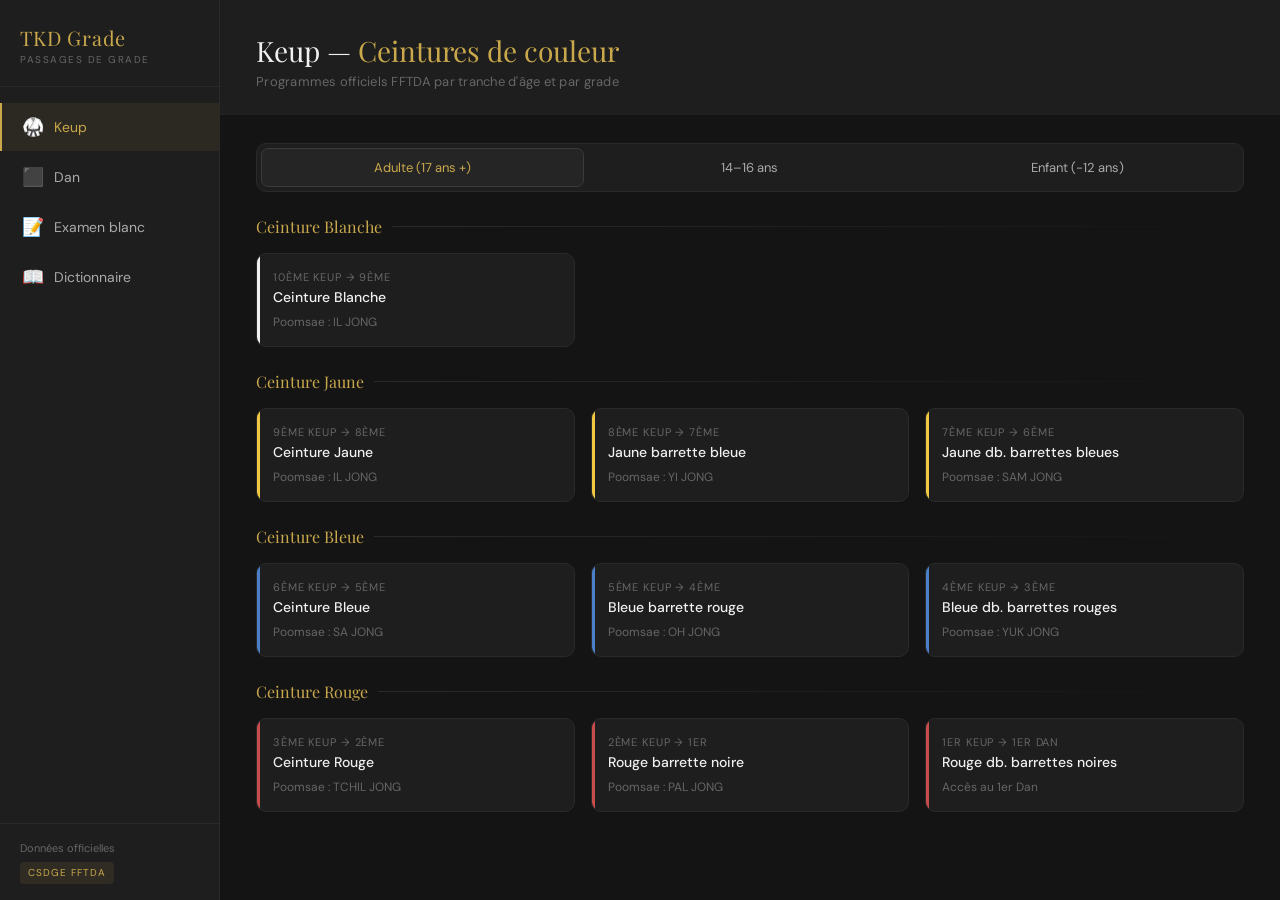
==== a9F3kLm8QxZ7pT2vR6nWc4YhB5dE1uJ0/index.html @ 9b68f296 "Add files via upload" ====
<!DOCTYPE html>
<html lang="fr">
<head>
<meta charset="UTF-8">
<meta name="viewport" content="width=device-width, initial-scale=1.0">
<title>TKD Grade — Application de préparation aux passages de grade</title>
<link href="https://fonts.googleapis.com/css2?family=Playfair+Display:wght@600;700&family=DM+Sans:wght@300;400;500;600&display=swap" rel="stylesheet">
<style>
  :root {
    --bg: #141414;
    --bg2: #1e1e1e;
    --bg3: #252525;
    --bg4: #2c2c2c;
    --gold: #c9a84c;
    --gold2: #f0c842;
    --text: #f0f0f0;
    --text2: #aaaaaa;
    --text3: #666666;
    --green: #4caf7a;
    --red: #c94c4c;
    --blue: #4c7fc9;
    --radius: 10px;
    --sidebar: 220px;
    --bottom-nav: 64px;
    --header-pad: 32px 36px 24px;
    --content-pad: 28px 36px;
  }

  /* ── RESET ─────────────────────────────────── */
  *, *::before, *::after { box-sizing: border-box; margin: 0; padding: 0; }

  /* ── BASE ──────────────────────────────────── */
  html { height: 100%; }
  body {
    font-family: 'DM Sans', sans-serif;
    background: var(--bg);
    color: var(--text);
    height: 100%;
    overflow: hidden; /* body itself fixed; main scrolls */
  }

  /* ── LAYOUT WRAPPER ────────────────────────── */
  .app-shell {
    display: flex;
    height: 100vh;
    width: 100%;
    overflow: hidden;
  }

  /* ── SIDEBAR (desktop) ─────────────────────── */
  .sidebar {
    width: var(--sidebar);
    height: 100vh;
    background: var(--bg2);
    border-right: 1px solid #2a2a2a;
    display: flex;
    flex-direction: column;
    flex-shrink: 0;
    overflow-y: auto;
    position: relative;
    z-index: 100;
  }
  .sidebar-logo { padding: 24px 20px 20px; border-bottom: 1px solid #2a2a2a; }
  .sidebar-logo .app-name { font-family: 'Playfair Display', serif; font-size: 20px; color: var(--gold); letter-spacing: 0.04em; }
  .sidebar-logo .app-sub { font-size: 10px; color: var(--text3); letter-spacing: 0.15em; text-transform: uppercase; margin-top: 2px; }
  .nav-items { flex: 1; padding: 16px 0; }
  .nav-item {
    display: flex; align-items: center; gap: 12px; padding: 12px 20px;
    cursor: pointer; transition: all 0.15s; color: var(--text2); font-size: 14px;
    border-left: 2px solid transparent; margin-bottom: 2px; user-select: none;
  }
  .nav-item:hover { background: var(--bg3); color: var(--text); }
  .nav-item.active { background: rgba(201,168,76,0.08); color: var(--gold); border-left-color: var(--gold); }
  .nav-icon { font-size: 18px; width: 20px; text-align: center; }
  .sidebar-footer { padding: 16px 20px; border-top: 1px solid #2a2a2a; font-size: 11px; color: var(--text3); line-height: 1.6; }
  .sidebar-footer .fftda-badge {
    display: inline-block; background: rgba(201,168,76,0.1); color: var(--gold);
    font-size: 10px; padding: 3px 8px; border-radius: 4px; letter-spacing: 0.1em;
    text-transform: uppercase; margin-top: 4px;
  }

  /* ── MAIN (scrollable) ─────────────────────── */
  .main {
    flex: 1;
    height: 100vh;
    overflow-y: auto;
    overflow-x: hidden;
    -webkit-overflow-scrolling: touch;
    scroll-behavior: smooth;
  }

  /* ── VIEWS ─────────────────────────────────── */
  .view { display: none; }
  .view.active { display: block; }

  /* ── PAGE HEADER (sticky within .main) ─────── */
  .page-header {
    padding: var(--header-pad);
    border-bottom: 1px solid #222;
    background: var(--bg2);
    position: sticky;
    top: 0;
    z-index: 50;
  }
  .page-title { font-family: 'Playfair Display', serif; font-size: 28px; color: var(--text); }
  .page-title span { color: var(--gold); }
  .page-subtitle { font-size: 13px; color: var(--text3); margin-top: 4px; letter-spacing: 0.02em; }
  .breadcrumb { font-size: 12px; color: var(--text3); display: flex; align-items: center; gap: 6px; margin-bottom: 8px; }
  .breadcrumb .sep { color: #3a3a3a; }
  .breadcrumb span.cur { color: var(--gold); }

  /* ── CONTENT ───────────────────────────────── */
  .content { padding: var(--content-pad); padding-bottom: 60px; }

  /* ── SCROLLBAR (webkit) ────────────────────── */
  .main::-webkit-scrollbar { width: 5px; }
  .main::-webkit-scrollbar-track { background: transparent; }
  .main::-webkit-scrollbar-thumb { background: #333; border-radius: 3px; }
  .sidebar::-webkit-scrollbar { width: 3px; }
  .sidebar::-webkit-scrollbar-thumb { background: #2a2a2a; }

  /* ── BOTTOM NAV (mobile only) ──────────────── */
  .bottom-nav {
    display: none;
    position: fixed;
    bottom: 0; left: 0; right: 0;
    height: var(--bottom-nav);
    background: var(--bg2);
    border-top: 1px solid #2a2a2a;
    z-index: 200;
    flex-direction: row;
  }
  .bottom-nav-item {
    flex: 1; display: flex; flex-direction: column; align-items: center;
    justify-content: center; gap: 3px; cursor: pointer; color: var(--text3);
    font-size: 10px; padding: 8px 4px; transition: color 0.15s; user-select: none;
    border-top: 2px solid transparent;
  }
  .bottom-nav-item .bnav-icon { font-size: 20px; line-height: 1; }
  .bottom-nav-item:hover { color: var(--text2); }
  .bottom-nav-item.active { color: var(--gold); border-top-color: var(--gold); }

  /* ── SCROLL-TO-TOP BUTTON ──────────────────── */
  #scroll-top-btn {
    position: fixed;
    bottom: 80px;
    right: 20px;
    width: 40px; height: 40px;
    background: var(--bg2);
    border: 1px solid #3a3a3a;
    border-radius: 50%;
    color: var(--gold);
    font-size: 18px;
    cursor: pointer;
    display: none;
    align-items: center;
    justify-content: center;
    z-index: 150;
    transition: all 0.2s;
    box-shadow: 0 2px 12px rgba(0,0,0,0.4);
  }
  #scroll-top-btn:hover { background: var(--bg3); border-color: var(--gold); }
  #scroll-top-btn.visible { display: flex; }

  /* ── BELT CHIPS ────────────────────────────── */
  .belt-chip { display: inline-flex; align-items: center; gap: 6px; padding: 4px 10px; border-radius: 20px; font-size: 11px; font-weight: 500; letter-spacing: 0.04em; text-transform: uppercase; }
  .belt-dot { width: 8px; height: 8px; border-radius: 50%; flex-shrink: 0; }
  .belt-blanche { background: rgba(255,255,255,0.08); color: #ccc; }
  .belt-blanche .belt-dot { background: #f0f0f0; border: 1px solid #999; }
  .belt-jaune { background: rgba(240,200,66,0.12); color: #f0c842; }
  .belt-jaune .belt-dot { background: #f0c842; }
  .belt-bleue { background: rgba(76,127,201,0.15); color: #7ab0e8; }
  .belt-bleue .belt-dot { background: #4c7fc9; }
  .belt-rouge { background: rgba(201,76,76,0.15); color: #e88080; }
  .belt-rouge .belt-dot { background: #c94c4c; }
  .belt-noire { background: rgba(201,168,76,0.12); color: var(--gold); }
  .belt-noire .belt-dot { background: #1a1a1a; border: 1px solid var(--gold); }

  /* ── CARDS ─────────────────────────────────── */
  .card { background: var(--bg2); border: 1px solid #2a2a2a; border-radius: var(--radius); padding: 20px; }
  .card-hover { transition: border-color 0.15s, transform 0.15s; cursor: pointer; }
  .card-hover:hover { border-color: #3a3a3a; transform: translateY(-1px); }

  /* ── GRIDS (responsive) ────────────────────── */
  .grid-2 { display: grid; grid-template-columns: repeat(2, minmax(0,1fr)); gap: 16px; }
  .grid-3 { display: grid; grid-template-columns: repeat(3, minmax(0,1fr)); gap: 16px; }
  .grid-4 { display: grid; grid-template-columns: repeat(4, minmax(0,1fr)); gap: 12px; }

  /* ── SECTION TITLE ─────────────────────────── */
  .section-title { font-family: 'Playfair Display', serif; font-size: 16px; color: var(--gold); margin-bottom: 16px; display: flex; align-items: center; gap: 10px; }
  .section-title::after { content: ''; flex: 1; height: 1px; background: linear-gradient(to right, #2a2a2a, transparent); }

  /* ── AGE TABS ──────────────────────────────── */
  .age-tabs { display: flex; gap: 4px; margin-bottom: 24px; background: var(--bg2); padding: 4px; border-radius: var(--radius); border: 1px solid #2a2a2a; flex-wrap: wrap; }
  .age-tab { flex: 1; min-width: 80px; padding: 10px 12px; text-align: center; cursor: pointer; border-radius: 7px; font-size: 13px; color: var(--text2); transition: all 0.15s; border: 1px solid transparent; }
  .age-tab:hover { color: var(--text); background: var(--bg3); }
  .age-tab.active { background: var(--bg3); color: var(--gold); border-color: #3a3a3a; }

  /* ── GRADE CARDS ───────────────────────────── */
  .grade-card { background: var(--bg2); border: 1px solid #2a2a2a; border-radius: var(--radius); padding: 16px; cursor: pointer; transition: all 0.15s; position: relative; overflow: hidden; }
  .grade-card::before { content: ''; position: absolute; left: 0; top: 0; bottom: 0; width: 3px; }
  .grade-card:hover { border-color: #3a3a3a; transform: translateY(-1px); }
  .grade-card .grade-num { font-size: 11px; color: var(--text3); margin-bottom: 4px; letter-spacing: 0.08em; text-transform: uppercase; }
  .grade-card .grade-name { font-size: 14px; color: var(--text); font-weight: 500; margin-bottom: 8px; }
  .grade-card .grade-poomsae { font-size: 12px; color: var(--text3); }
  .grade-card.blanche::before { background: #f0f0f0; }
  .grade-card.jaune::before { background: #f0c842; }
  .grade-card.bleue::before { background: #4c7fc9; }
  .grade-card.rouge::before { background: #c94c4c; }

  /* ── MODULE CARDS ──────────────────────────── */
  .module-card { background: var(--bg2); border: 1px solid #2a2a2a; border-radius: var(--radius); padding: 20px; cursor: pointer; transition: all 0.15s; }
  .module-card:hover { border-color: var(--gold); background: rgba(201,168,76,0.04); }
  .module-icon { font-size: 24px; margin-bottom: 12px; }
  .module-name { font-size: 15px; font-weight: 500; color: var(--text); margin-bottom: 4px; }
  .module-desc { font-size: 12px; color: var(--text3); }

  /* ── TECHNIQUE LIST ────────────────────────── */
  .technique-item { display: flex; align-items: flex-start; gap: 12px; padding: 10px 0; border-bottom: 1px solid #222; font-size: 14px; }
  .technique-item:last-child { border-bottom: none; }
  .technique-bullet { width: 6px; height: 6px; border-radius: 50%; background: var(--gold); flex-shrink: 0; margin-top: 5px; }

  /* ── KIBON ─────────────────────────────────── */
  .kibon-card { background: var(--bg3); border: 1px solid #333; border-radius: 8px; padding: 16px; margin-bottom: 12px; }
  .kibon-num { width: 28px; height: 28px; border-radius: 50%; background: rgba(201,168,76,0.15); color: var(--gold); font-size: 13px; font-weight: 600; display: flex; align-items: center; justify-content: center; flex-shrink: 0; }
  .kibon-sequence { font-size: 13px; color: var(--text); line-height: 1.6; }

  /* ── NOTE BADGE ────────────────────────────── */
  .note-badge { display: inline-flex; align-items: center; gap: 6px; background: rgba(201,168,76,0.1); border: 1px solid rgba(201,168,76,0.2); color: var(--gold); padding: 4px 12px; border-radius: 20px; font-size: 12px; font-weight: 500; white-space: nowrap; }

  /* ── POOMSAE CARD ──────────────────────────── */
  .poomsae-card { background: var(--bg3); border: 1px solid #333; border-radius: 8px; padding: 20px; }
  .poomsae-name { font-family: 'Playfair Display', serif; font-size: 22px; color: var(--gold); margin-bottom: 4px; }
  .criteria-row { display: flex; justify-content: space-between; align-items: center; padding: 8px 0; border-bottom: 1px solid #2a2a2a; font-size: 13px; }
  .criteria-row:last-child { border-bottom: none; }
  .criteria-score { color: var(--gold); font-weight: 500; }

  /* ── DAN CARDS ─────────────────────────────── */
  .dan-card { background: var(--bg2); border: 1px solid #2a2a2a; border-radius: var(--radius); padding: 20px; cursor: pointer; transition: all 0.15s; }
  .dan-card:hover { border-color: var(--gold); }
  .dan-card.construction { opacity: 0.5; cursor: default; }
  .dan-card:hover.construction { border-color: #2a2a2a; }
  .dan-badge { font-family: 'Playfair Display', serif; font-size: 36px; color: var(--gold); line-height: 1; margin-bottom: 8px; }
  .dan-title { font-size: 15px; color: var(--text); font-weight: 500; margin-bottom: 4px; }
  .dan-modules { font-size: 12px; color: var(--text3); }
  .construction-tag { display: inline-block; background: rgba(102,102,102,0.2); color: #888; font-size: 10px; padding: 3px 8px; border-radius: 4px; margin-top: 8px; text-transform: uppercase; letter-spacing: 0.08em; }

  /* ── EXAM ──────────────────────────────────── */
  .exam-step { display: none; }
  .exam-step.active { display: block; }
  .big-choice { display: flex; gap: 16px; margin-bottom: 24px; }
  .big-btn { flex: 1; padding: 28px 20px; background: var(--bg2); border: 1px solid #2a2a2a; border-radius: var(--radius); cursor: pointer; transition: all 0.2s; text-align: center; }
  .big-btn:hover { border-color: var(--gold); background: rgba(201,168,76,0.04); }
  .big-btn.selected { border-color: var(--gold); background: rgba(201,168,76,0.08); }
  .big-btn-icon { font-size: 32px; margin-bottom: 10px; }
  .big-btn-label { font-size: 18px; font-family: 'Playfair Display', serif; color: var(--text); margin-bottom: 4px; }
  .big-btn-sub { font-size: 12px; color: var(--text3); }
  .grade-select-grid { display: grid; grid-template-columns: repeat(5, minmax(0,1fr)); gap: 10px; margin-bottom: 24px; }
  .grade-select-btn { padding: 12px 6px; background: var(--bg2); border: 1px solid #2a2a2a; border-radius: 8px; cursor: pointer; text-align: center; font-size: 12px; color: var(--text2); transition: all 0.15s; }
  .grade-select-btn:hover { border-color: var(--gold); color: var(--gold); }
  .grade-select-btn.selected { border-color: var(--gold); background: rgba(201,168,76,0.1); color: var(--gold); }
  .exam-generate-btn { width: 100%; padding: 16px; background: rgba(201,168,76,0.12); border: 1px solid rgba(201,168,76,0.3); border-radius: var(--radius); color: var(--gold); font-size: 16px; font-family: 'Playfair Display', serif; cursor: pointer; transition: all 0.2s; letter-spacing: 0.04em; }
  .exam-generate-btn:hover { background: rgba(201,168,76,0.2); border-color: var(--gold); }

  /* ── QCM ───────────────────────────────────── */
  .qcm-question { background: var(--bg2); border: 1px solid #2a2a2a; border-radius: var(--radius); padding: 20px; margin-bottom: 16px; }
  .qcm-q { font-size: 15px; color: var(--text); margin-bottom: 16px; line-height: 1.5; }
  .qcm-q .qnum { color: var(--gold); font-weight: 600; margin-right: 6px; }
  .qcm-options { display: flex; flex-direction: column; gap: 8px; }
  .qcm-option { display: flex; align-items: center; gap: 12px; padding: 10px 14px; background: var(--bg3); border: 1px solid #333; border-radius: 7px; cursor: pointer; font-size: 13px; color: var(--text2); transition: all 0.15s; }
  .qcm-option:hover { border-color: #555; color: var(--text); }
  .qcm-option.correct { border-color: var(--green); background: rgba(76,175,122,0.1); color: var(--green); }
  .qcm-option.wrong { border-color: var(--red); background: rgba(201,76,76,0.1); color: var(--red); }
  .opt-letter { width: 22px; height: 22px; border-radius: 50%; border: 1px solid #555; display: flex; align-items: center; justify-content: center; font-size: 11px; flex-shrink: 0; font-weight: 500; }
  .score-bar { height: 6px; background: #2a2a2a; border-radius: 3px; overflow: hidden; margin: 8px 0; }
  .score-fill { height: 100%; background: var(--gold); border-radius: 3px; transition: width 0.5s; }

  /* ── DICTIONNAIRE ──────────────────────────── */
  .dict-search-wrap { position: relative; margin-bottom: 24px; }
  .dict-search { width: 100%; padding: 12px 16px 12px 44px; background: var(--bg2); border: 1px solid #2a2a2a; border-radius: var(--radius); color: var(--text); font-size: 14px; font-family: 'DM Sans', sans-serif; transition: border-color 0.15s; }
  .dict-search:focus { outline: none; border-color: var(--gold); }
  .dict-search-icon { position: absolute; left: 14px; top: 50%; transform: translateY(-50%); color: var(--text3); font-size: 16px; }
  .dict-filters { display: flex; gap: 8px; margin-bottom: 20px; flex-wrap: wrap; }
  .filter-chip { padding: 5px 14px; border-radius: 20px; background: var(--bg2); border: 1px solid #2a2a2a; font-size: 12px; color: var(--text2); cursor: pointer; transition: all 0.15s; }
  .filter-chip:hover { border-color: #444; color: var(--text); }
  .filter-chip.active { background: rgba(201,168,76,0.12); border-color: rgba(201,168,76,0.3); color: var(--gold); }
  .dict-entry { display: flex; align-items: flex-start; gap: 16px; padding: 14px 0; border-bottom: 1px solid #1e1e1e; }
  .dict-hangul { font-size: 24px; color: var(--gold); min-width: 56px; text-align: center; line-height: 1.2; }
  .dict-ko-roman { font-size: 12px; color: var(--text3); text-align: center; }
  .dict-fr { font-size: 15px; color: var(--text); font-weight: 500; margin-bottom: 3px; }
  .dict-ctx-chip { display: inline-block; background: var(--bg3); border: 1px solid #333; color: var(--text3); font-size: 10px; padding: 2px 7px; border-radius: 4px; margin-right: 4px; text-transform: uppercase; letter-spacing: 0.06em; }
  .dict-grade-chip { display: inline-block; background: rgba(201,168,76,0.08); color: var(--gold); font-size: 10px; padding: 2px 7px; border-radius: 4px; letter-spacing: 0.06em; }

  /* ── MISC ──────────────────────────────────── */
  .construction-view { display: flex; flex-direction: column; align-items: center; justify-content: center; padding: 80px 40px; text-align: center; }
  .construction-icon { font-size: 64px; margin-bottom: 24px; opacity: 0.4; }
  .construction-title { font-family: 'Playfair Display', serif; font-size: 24px; color: var(--text3); margin-bottom: 8px; }
  .construction-sub { font-size: 14px; color: var(--text3); opacity: 0.7; }
  .back-btn { display: inline-flex; align-items: center; gap: 8px; color: var(--text3); font-size: 13px; cursor: pointer; padding: 6px 0; margin-bottom: 20px; transition: color 0.15s; background: none; border: none; }
  .back-btn:hover { color: var(--gold); }
  .divider { height: 1px; background: #222; margin: 24px 0; }
  .tag { display: inline-block; background: var(--bg3); border: 1px solid #333; color: var(--text3); font-size: 11px; padding: 3px 8px; border-radius: 4px; margin: 2px; }
  .tag.gold { background: rgba(201,168,76,0.1); border-color: rgba(201,168,76,0.2); color: var(--gold); }
  #module-detail { display: none; }
  #module-detail.active { display: block; }

  /* ═══════════════════════════════════════════
     RESPONSIVE BREAKPOINTS
  ═══════════════════════════════════════════ */

  /* ── TABLET (≤900px) ────────────────────── */
  @media (max-width: 900px) {
    :root { --sidebar: 180px; --header-pad: 20px 20px 16px; --content-pad: 20px 20px; }
    .page-title { font-size: 22px; }
    .grid-3 { grid-template-columns: repeat(2, minmax(0,1fr)); }
    .grid-4 { grid-template-columns: repeat(2, minmax(0,1fr)); }
    .dan-badge { font-size: 28px; }
  }

  /* ── MOBILE (≤640px) ────────────────────── */
  @media (max-width: 640px) {
    :root {
      --sidebar: 0px;
      --header-pad: 16px 16px 14px;
      --content-pad: 16px 16px;
    }

    body { overflow: hidden; }

    /* Hide desktop sidebar */
    .sidebar { display: none; }

    /* Show bottom nav */
    .bottom-nav { display: flex; }

    /* Main gets full width + bottom padding for nav bar */
    .main {
      width: 100%;
      height: 100vh;
      padding-bottom: var(--bottom-nav);
    }

    .page-header { padding: 14px 16px 12px; }
    .page-title { font-size: 20px; }
    .page-subtitle { font-size: 12px; }
    .content { padding: 16px 16px 80px; }

    /* Grids collapse to 1 column */
    .grid-2 { grid-template-columns: 1fr; }
    .grid-3 { grid-template-columns: 1fr; }
    .grid-4 { grid-template-columns: repeat(2, minmax(0,1fr)); }

    /* Grade grid 2 cols on mobile */
    #grades-adulte .grid-3,
    #grades-adulte > .grid-3 { grid-template-columns: 1fr; }

    /* Grade select grid: 3 cols on mobile */
    .grade-select-grid { grid-template-columns: repeat(3, minmax(0,1fr)); gap: 8px; }

    /* Big choice stacked */
    .big-choice { flex-direction: column; gap: 10px; }
    .big-btn { padding: 20px 16px; }
    .big-btn-icon { font-size: 28px; margin-bottom: 6px; }
    .big-btn-label { font-size: 16px; }

    /* Age tabs scroll on mobile */
    .age-tabs { flex-wrap: nowrap; overflow-x: auto; gap: 6px; }
    .age-tab { white-space: nowrap; font-size: 12px; padding: 8px 12px; min-width: auto; }

    /* QCM smaller */
    .qcm-question { padding: 14px; }
    .qcm-q { font-size: 14px; }
    .qcm-option { font-size: 12px; padding: 9px 12px; }

    /* Dan cards smaller font */
    .dan-badge { font-size: 26px; }
    .dan-title { font-size: 14px; }

    /* Dict entry compact */
    .dict-hangul { font-size: 20px; min-width: 48px; }
    .dict-fr { font-size: 14px; }

    /* Scroll-to-top above bottom nav */
    #scroll-top-btn { bottom: calc(var(--bottom-nav) + 12px); right: 14px; }

    /* Exam module header title smaller */
    .exam-generate-btn { font-size: 14px; padding: 14px; }

    /* Cards full padding reduction */
    .card { padding: 14px; }
    .dan-card { padding: 14px; }
    .module-card { padding: 14px; }
  }

  /* ── VERY SMALL (≤380px) ────────────────── */
  @media (max-width: 380px) {
    .grade-select-grid { grid-template-columns: repeat(2, minmax(0,1fr)); }
    .grid-4 { grid-template-columns: 1fr; }
    .page-title { font-size: 18px; }
  }
</style>
</head>
<body>

<!-- SCROLL TO TOP -->
<button id="scroll-top-btn" onclick="scrollToTop()" title="Retour en haut">↑</button>

<div class="app-shell">

<!-- SIDEBAR (desktop) -->
<nav class="sidebar">
  <div class="sidebar-logo">
    <div class="app-name">TKD Grade</div>
    <div class="app-sub">Passages de grade</div>
  </div>
  <div class="nav-items">
    <div class="nav-item active" onclick="showView('keup', this)">
      <span class="nav-icon">🥋</span> Keup
    </div>
    <div class="nav-item" onclick="showView('dan', this)">
      <span class="nav-icon">⬛</span> Dan
    </div>
    <div class="nav-item" onclick="showView('examen', this)">
      <span class="nav-icon">📝</span> Examen blanc
    </div>
    <div class="nav-item" onclick="showView('dictionnaire', this)">
      <span class="nav-icon">📖</span> Dictionnaire
    </div>
  </div>
  <div class="sidebar-footer">
    Données officielles
    <div><span class="fftda-badge">CSDGE FFTDA</span></div>
  </div>
</nav>

<!-- MAIN -->
<main class="main" id="main-scroll">

<!-- ======================== VIEW: KEUP ======================== -->
<section id="view-keup" class="view active">
  <!-- Sélecteur catégorie d'âge -->
  <div id="keup-home">
    <div class="page-header">
      <div class="page-title">Keup — <span>Ceintures de couleur</span></div>
      <div class="page-subtitle">Programmes officiels FFTDA par tranche d'âge et par grade</div>
    </div>
    <div class="content">
      <div class="age-tabs">
        <div class="age-tab active" onclick="selectAge('adulte', this)">Adulte (17 ans +)</div>
        <div class="age-tab" onclick="selectAge('ado', this)">14–16 ans</div>
        <div class="age-tab" onclick="selectAge('enfant', this)">Enfant (-12 ans)</div>
      </div>

      <!-- ADULTE GRADES -->
      <div id="grades-adulte">
        <div class="section-title">Ceinture Blanche</div>
        <div class="grid-3" style="margin-bottom:24px;">
          <div class="grade-card blanche" onclick="showGrade('10e','Blanche','10ème Keup')">
            <div class="grade-num">10ème Keup → 9ème</div>
            <div class="grade-name">Ceinture Blanche</div>
            <div class="grade-poomsae">Poomsae : IL JONG</div>
          </div>
        </div>

        <div class="section-title">Ceinture Jaune</div>
        <div class="grid-3" style="margin-bottom:24px;">
          <div class="grade-card jaune" onclick="showGrade('9e','Jaune','9ème Keup')">
            <div class="grade-num">9ème Keup → 8ème</div>
            <div class="grade-name">Ceinture Jaune</div>
            <div class="grade-poomsae">Poomsae : IL JONG</div>
          </div>
          <div class="grade-card jaune" onclick="showGrade('8e','Jaune','8ème Keup')">
            <div class="grade-num">8ème Keup → 7ème</div>
            <div class="grade-name">Jaune barrette bleue</div>
            <div class="grade-poomsae">Poomsae : YI JONG</div>
          </div>
          <div class="grade-card jaune" onclick="showGrade('7e','Jaune','7ème Keup')">
            <div class="grade-num">7ème Keup → 6ème</div>
            <div class="grade-name">Jaune db. barrettes bleues</div>
            <div class="grade-poomsae">Poomsae : SAM JONG</div>
          </div>
        </div>

        <div class="section-title">Ceinture Bleue</div>
        <div class="grid-3" style="margin-bottom:24px;">
          <div class="grade-card bleue" onclick="showGrade('6e','Bleue','6ème Keup')">
            <div class="grade-num">6ème Keup → 5ème</div>
            <div class="grade-name">Ceinture Bleue</div>
            <div class="grade-poomsae">Poomsae : SA JONG</div>
          </div>
          <div class="grade-card bleue" onclick="showGrade('5e','Bleue','5ème Keup')">
            <div class="grade-num">5ème Keup → 4ème</div>
            <div class="grade-name">Bleue barrette rouge</div>
            <div class="grade-poomsae">Poomsae : OH JONG</div>
          </div>
          <div class="grade-card bleue" onclick="showGrade('4e','Bleue','4ème Keup')">
            <div class="grade-num">4ème Keup → 3ème</div>
            <div class="grade-name">Bleue db. barrettes rouges</div>
            <div class="grade-poomsae">Poomsae : YUK JONG</div>
          </div>
        </div>

        <div class="section-title">Ceinture Rouge</div>
        <div class="grid-3" style="margin-bottom:24px;">
          <div class="grade-card rouge" onclick="showGrade('3e','Rouge','3ème Keup')">
            <div class="grade-num">3ème Keup → 2ème</div>
            <div class="grade-name">Ceinture Rouge</div>
            <div class="grade-poomsae">Poomsae : TCHIL JONG</div>
          </div>
          <div class="grade-card rouge" onclick="showGrade('2e','Rouge','2ème Keup')">
            <div class="grade-num">2ème Keup → 1er</div>
            <div class="grade-name">Rouge barrette noire</div>
            <div class="grade-poomsae">Poomsae : PAL JONG</div>
          </div>
          <div class="grade-card rouge" onclick="showGrade('1er','Rouge','1er Keup')">
            <div class="grade-num">1er Keup → 1er Dan</div>
            <div class="grade-name">Rouge db. barrettes noires</div>
            <div class="grade-poomsae">Accès au 1er Dan</div>
          </div>
        </div>
      </div>

      <!-- ADO / ENFANT placeholders -->
      <div id="grades-ado" style="display:none;">
        <div class="construction-view">
          <div class="construction-icon">🥋</div>
          <div class="construction-title">Programme 14–16 ans</div>
          <div class="construction-sub">Contenu spécifique en cours d'intégration.</div>
        </div>
      </div>
      <div id="grades-enfant" style="display:none;">
        <div class="construction-view">
          <div class="construction-icon">⭐</div>
          <div class="construction-title">Programme Enfants (-12 ans)</div>
          <div class="construction-sub">Grades 1er à 15ème Keup — contenu en cours d'intégration.</div>
        </div>
      </div>
    </div>
  </div>

  <!-- GRADE DETAIL -->
  <div id="keup-detail" style="display:none;">
    <div class="page-header">
      <div class="breadcrumb">
        <span onclick="backToKeupHome()" style="cursor:pointer;">Keup</span>
        <span class="sep">›</span>
        <span class="cur" id="detail-title-bc">9ème Keup</span>
      </div>
      <div class="page-title"><span id="detail-title">9ème Keup</span></div>
    </div>
    <div class="content">
      <button class="back-btn" onclick="backToKeupHome()">← Retour aux grades</button>
      <div id="grade-content"></div>
    </div>
  </div>
</section>

<!-- ======================== VIEW: DAN ======================== -->
<section id="view-dan" class="view">
  <div id="dan-home">
    <div class="page-header">
      <div class="page-title">Dan — <span>Ceintures Noires</span></div>
      <div class="page-subtitle">Modules A, B et C — Programme officiel CSDGE FFTDA</div>
    </div>
    <div class="content">
      <div style="display:grid;grid-template-columns:repeat(auto-fill,minmax(200px,1fr));gap:16px;">
        <div class="dan-card" onclick="showDan(1)">
          <div class="dan-badge">1°</div>
          <div class="dan-title">1er Dan</div>
          <div class="dan-modules">Modules A · B · C</div>
          <div style="margin-top:12px;">
            <span class="tag gold">Poomsae Pal Jang</span>
            <span class="tag gold">Kibon 8×3</span>
          </div>
        </div>
        <div class="dan-card" onclick="showDan(2)">
          <div class="dan-badge">2°</div>
          <div class="dan-title">2ème Dan</div>
          <div class="dan-modules">Modules A · B · C</div>
          <div style="margin-top:12px;">
            <span class="tag gold">Koryo imposé</span>
            <span class="tag gold">Filière arbitrage</span>
          </div>
        </div>
        <div class="dan-card" onclick="showDan(3)">
          <div class="dan-badge">3°</div>
          <div class="dan-title">3ème Dan</div>
          <div class="dan-modules">Modules A · B · C</div>
          <div style="margin-top:12px;">
            <span class="tag gold">Koryo + Keumgan</span>
            <span class="tag gold">Instances intern.</span>
          </div>
        </div>
        <div class="dan-card" onclick="showDan(4)">
          <div class="dan-badge">4°</div>
          <div class="dan-title">4ème Dan</div>
          <div class="dan-modules">Modules A · B · C</div>
          <div style="margin-top:12px;">
            <span class="tag gold">Taebek imposé</span>
            <span class="tag gold">Contexte intern.</span>
          </div>
        </div>
        <div class="dan-card" onclick="showDan(5)">
          <div class="dan-badge">5°</div>
          <div class="dan-title">5ème Dan</div>
          <div class="dan-modules">Modules A · B · C</div>
          <div style="margin-top:12px;">
            <span class="tag gold">Pyonwon imposé</span>
            <span class="tag gold">Mémoire 5e dan</span>
          </div>
        </div>
        <div class="dan-card" onclick="showDan(6)">
          <div class="dan-badge">6°</div>
          <div class="dan-title">6ème Dan</div>
          <div class="dan-modules">Modules A · B · C + Eung Yong Kisoul</div>
          <div style="margin-top:12px;">
            <span class="tag gold">Jitae imposé</span>
            <span class="tag gold">Démonstration technique</span>
          </div>
        </div>
        <div class="dan-card" onclick="showDan(7)">
          <div class="dan-badge">7°</div>
          <div class="dan-title">7ème Dan</div>
          <div class="dan-modules">Modules A · B · C + Eung Yong Kisoul</div>
          <div style="margin-top:12px;">
            <span class="tag gold">Chunkwon imposé</span>
            <span class="tag gold">Mémoire 6e dan</span>
          </div>
        </div>
        <div class="dan-card" onclick="showDan(8)">
          <div class="dan-badge">8°</div>
          <div class="dan-title">8ème Dan</div>
          <div class="dan-modules">Modules A · B · C + Eung Yong Kisoul</div>
          <div style="margin-top:12px;">
            <span class="tag gold">Hansoo imposé</span>
            <span class="tag gold">Autorisation CSDGE</span>
          </div>
        </div>
        <div class="dan-card" onclick="showDan(9)">
          <div class="dan-badge">9°</div>
          <div class="dan-title">9ème Dan</div>
          <div class="dan-modules">Modules A · B · C + Eung Yong Kisoul</div>
          <div style="margin-top:12px;">
            <span class="tag gold">Ilyo imposé</span>
            <span class="tag gold">Autorisation CSDGE</span>
          </div>
        </div>
      </div>
    </div>
  </div>

  <!-- DAN DETAIL -->
  <div id="dan-detail" style="display:none;">
    <div class="page-header">
      <div class="breadcrumb">
        <span onclick="backToDanHome()" style="cursor:pointer;">Dan</span>
        <span class="sep">›</span>
        <span class="cur" id="dan-detail-bc">1er Dan</span>
      </div>
      <div class="page-title"><span id="dan-detail-title">1er Dan</span></div>
    </div>
    <div class="content">
      <button class="back-btn" onclick="backToDanHome()">← Retour aux Dan</button>
      <div id="dan-content"></div>
    </div>
  </div>
</section>

<!-- ======================== VIEW: EXAMEN ======================== -->
<section id="view-examen" class="view">
  <div class="page-header">
    <div class="page-title">Examen <span>Blanc</span></div>
    <div class="page-subtitle">Génération dynamique d'examens officiels FFTDA</div>
  </div>
  <div class="content">

    <!-- STEP 1 -->
    <div class="exam-step active" id="exam-step1">
      <div class="section-title">Étape 1 — Catégorie</div>
      <div class="big-choice">
        <div class="big-btn" id="btn-keup" onclick="selectExamCat('keup')">
          <div class="big-btn-icon">🥋</div>
          <div class="big-btn-label">Keup</div>
          <div class="big-btn-sub">Ceintures de couleur</div>
        </div>
        <div class="big-btn" id="btn-dan" onclick="selectExamCat('dan')">
          <div class="big-btn-icon">⬛</div>
          <div class="big-btn-label">Dan</div>
          <div class="big-btn-sub">Ceintures noires</div>
        </div>
      </div>

      <!-- KEUP GRADE SELECTOR -->
      <div id="keup-grade-selector" style="display:none;">
        <div class="section-title">Étape 2 — Grade</div>
        <div class="age-tabs" style="margin-bottom:16px;">
          <div class="age-tab active" onclick="this.parentNode.querySelectorAll('.age-tab').forEach(x=>x.classList.remove('active')); this.classList.add('active');">Adulte</div>
          <div class="age-tab" onclick="this.parentNode.querySelectorAll('.age-tab').forEach(x=>x.classList.remove('active')); this.classList.add('active');">14–16 ans</div>
        </div>
        <div class="grade-select-grid">
          <div class="grade-select-btn" onclick="selectExamGrade('10ème Keup',this)">10e Keup<br><span style="color:#555;font-size:10px;">Blanche</span></div>
          <div class="grade-select-btn" onclick="selectExamGrade('9ème Keup',this)">9e Keup<br><span style="color:#f0c842;font-size:10px;">Jaune</span></div>
          <div class="grade-select-btn" onclick="selectExamGrade('8ème Keup',this)">8e Keup<br><span style="color:#f0c842;font-size:10px;">Jaune</span></div>
          <div class="grade-select-btn" onclick="selectExamGrade('7ème Keup',this)">7e Keup<br><span style="color:#f0c842;font-size:10px;">Jaune</span></div>
          <div class="grade-select-btn" onclick="selectExamGrade('6ème Keup',this)">6e Keup<br><span style="color:#4c7fc9;font-size:10px;">Bleue</span></div>
          <div class="grade-select-btn" onclick="selectExamGrade('5ème Keup',this)">5e Keup<br><span style="color:#4c7fc9;font-size:10px;">Bleue</span></div>
          <div class="grade-select-btn" onclick="selectExamGrade('4ème Keup',this)">4e Keup<br><span style="color:#4c7fc9;font-size:10px;">Bleue</span></div>
          <div class="grade-select-btn" onclick="selectExamGrade('3ème Keup',this)">3e Keup<br><span style="color:#c94c4c;font-size:10px;">Rouge</span></div>
          <div class="grade-select-btn" onclick="selectExamGrade('2ème Keup',this)">2e Keup<br><span style="color:#c94c4c;font-size:10px;">Rouge</span></div>
          <div class="grade-select-btn" onclick="selectExamGrade('1er Keup',this)">1er Keup<br><span style="color:#c94c4c;font-size:10px;">Rouge</span></div>
        </div>
      </div>

      <!-- DAN GRADE SELECTOR -->
      <div id="dan-grade-selector" style="display:none;">
        <div class="section-title">Étape 2 — Dan</div>
        <div class="grade-select-grid" style="grid-template-columns: repeat(4,1fr);">
          <div class="grade-select-btn" onclick="selectExamGrade('1er Dan',this)">1er Dan</div>
          <div class="grade-select-btn" onclick="selectExamGrade('2ème Dan',this)">2ème Dan</div>
          <div class="grade-select-btn" onclick="selectExamGrade('3ème Dan',this)">3ème Dan</div>
          <div class="grade-select-btn" onclick="selectExamGrade('4ème Dan',this)">4ème Dan</div>
          <div class="grade-select-btn" onclick="selectExamGrade('5ème Dan',this)">5ème Dan</div>
          <div class="grade-select-btn" onclick="selectExamGrade('6ème Dan',this)">6ème Dan</div>
          <div class="grade-select-btn" onclick="selectExamGrade('7ème Dan',this)">7ème Dan</div>
          <div class="grade-select-btn" onclick="selectExamGrade('8ème Dan',this)">8ème Dan</div>
          <div class="grade-select-btn" onclick="selectExamGrade('9ème Dan',this)">9ème Dan</div>
        </div>
      </div>

      <div id="exam-generate-section" style="display:none; margin-top:24px;">
        <div class="divider"></div>
        <div style="display:flex;align-items:center;justify-content:space-between;margin-bottom:16px;">
          <div>
            <div style="font-size:13px;color:var(--text3);">Examen généré pour</div>
            <div style="font-size:18px;font-family:'Playfair Display',serif;color:var(--gold);" id="exam-grade-display">—</div>
          </div>
        </div>
        <button class="exam-generate-btn" onclick="generateExam()">⟳ Générer un nouvel examen</button>
      </div>
    </div>

    <!-- EXAM RESULT -->
    <div class="exam-step" id="exam-result">
      <button class="back-btn" onclick="document.getElementById('exam-result').classList.remove('active'); document.getElementById('exam-step1').classList.add('active');">← Nouvelle configuration</button>
      <div style="display:flex;align-items:center;justify-content:space-between;margin-bottom:28px;flex-wrap:wrap;gap:12px;">
        <div>
          <div style="font-size:11px;color:var(--text3);text-transform:uppercase;letter-spacing:0.12em;margin-bottom:4px;">Examen blanc officiel FFTDA</div>
          <div style="font-family:'Playfair Display',serif;font-size:26px;" id="exam-result-title">—</div>
          <div style="font-size:12px;color:var(--text3);margin-top:4px;" id="exam-result-date"></div>
        </div>
        <button class="exam-generate-btn" style="width:auto;padding:12px 24px;font-size:14px;" onclick="regenerate()">⟳ Régénérer l'aléatoire</button>
      </div>

      <!-- MODULE A -->
      <div class="exam-module-block" id="bloc-moduleA">
        <div class="exam-module-header" style="background:rgba(201,168,76,0.08);border:1px solid rgba(201,168,76,0.2);border-radius:var(--radius);padding:14px 20px;margin-bottom:16px;display:flex;align-items:center;gap:12px;">
          <div style="width:36px;height:36px;border-radius:50%;background:rgba(201,168,76,0.15);display:flex;align-items:center;justify-content:center;font-family:'Playfair Display',serif;font-size:16px;color:var(--gold);flex-shrink:0;">A</div>
          <div><div style="font-size:15px;font-weight:500;color:var(--gold);">Module A</div><div style="font-size:12px;color:var(--text3);">Poomsé · Kibon</div></div>
          <div style="margin-left:auto;" id="moduleA-note-badge"></div>
        </div>
        <div id="moduleA-poomsae"></div>
        <div id="moduleA-kibon"></div>
      </div>

      <!-- MODULE B -->
      <div class="exam-module-block" id="bloc-moduleB" style="margin-top:32px;">
        <div class="exam-module-header" style="background:rgba(76,127,201,0.08);border:1px solid rgba(76,127,201,0.2);border-radius:var(--radius);padding:14px 20px;margin-bottom:16px;display:flex;align-items:center;gap:12px;">
          <div style="width:36px;height:36px;border-radius:50%;background:rgba(76,127,201,0.15);display:flex;align-items:center;justify-content:center;font-family:'Playfair Display',serif;font-size:16px;color:#7ab0e8;flex-shrink:0;">B</div>
          <div><div style="font-size:15px;font-weight:500;color:#7ab0e8;">Module B</div><div style="font-size:12px;color:var(--text3);">Arbitrage · Théorie — 15 questions chacun</div></div>
        </div>
        <div id="moduleB-arbitrage"></div>
        <div id="moduleB-theorie"></div>
      </div>

      <!-- MODULE C -->
      <div class="exam-module-block" id="bloc-moduleC" style="margin-top:32px;">
        <div class="exam-module-header" style="background:rgba(76,175,122,0.08);border:1px solid rgba(76,175,122,0.2);border-radius:var(--radius);padding:14px 20px;margin-bottom:16px;display:flex;align-items:center;gap:12px;">
          <div style="width:36px;height:36px;border-radius:50%;background:rgba(76,175,122,0.15);display:flex;align-items:center;justify-content:center;font-family:'Playfair Display',serif;font-size:16px;color:var(--green);flex-shrink:0;">C</div>
          <div><div style="font-size:15px;font-weight:500;color:var(--green);">Module C</div><div style="font-size:12px;color:var(--text3);">Han Bon · Ho Shin Sul · Kyorugui</div></div>
        </div>
        <div id="moduleC-hanbon"></div>
        <div id="moduleC-hss"></div>
        <div id="moduleC-kyorugui"></div>
      </div>

      <!-- SCORE MODULE B -->
      <div id="exam-score" style="display:none;margin-top:32px;">
        <div class="divider"></div>
        <div class="card" style="margin-top:16px;">
          <div class="section-title">Résultat Module B — QCM</div>
          <div style="display:grid;grid-template-columns:1fr 1fr;gap:16px;margin-bottom:16px;">
            <div>
              <div style="font-size:12px;color:var(--text3);margin-bottom:4px;">Arbitrage</div>
              <div style="font-family:'Playfair Display',serif;font-size:28px;color:var(--gold);" id="score-arb">—</div>
              <div class="score-bar"><div class="score-fill" id="score-bar-arb" style="width:0%"></div></div>
            </div>
            <div>
              <div style="font-size:12px;color:var(--text3);margin-bottom:4px;">Théorie</div>
              <div style="font-family:'Playfair Display',serif;font-size:28px;color:var(--gold);" id="score-theo">—</div>
              <div class="score-bar"><div class="score-fill" id="score-bar-theo" style="width:0%"></div></div>
            </div>
          </div>
          <div style="font-size:13px;color:var(--text3);margin-top:8px;" id="score-feedback"></div>
        </div>
      </div>
    </div>
  </div>
</section>

<!-- ======================== VIEW: DICTIONNAIRE ======================== -->
<section id="view-dictionnaire" class="view">
  <div class="page-header">
    <div class="page-title">Dictionnaire <span>Coréen</span></div>
    <div class="page-subtitle">Terminologie officielle du Taekwondo — Français / Coréen / Hangul</div>
  </div>
  <div class="content">
    <div class="dict-search-wrap">
      <span class="dict-search-icon">⌕</span>
      <input type="text" class="dict-search" placeholder="Rechercher un terme coréen ou français…" id="dict-search" oninput="filterDict()">
    </div>
    <div class="dict-filters">
      <div class="filter-chip active" onclick="setFilter('tous',this)">Tous</div>
      <div class="filter-chip" onclick="setFilter('position',this)">Positions</div>
      <div class="filter-chip" onclick="setFilter('frappe',this)">Frappes</div>
      <div class="filter-chip" onclick="setFilter('blocage',this)">Blocages</div>
      <div class="filter-chip" onclick="setFilter('deplacement',this)">Déplacements</div>
      <div class="filter-chip" onclick="setFilter('poomsae',this)">Poomsae</div>
      <div class="filter-chip" onclick="setFilter('combat',this)">Combat</div>
    </div>
    <div id="dict-list"></div>
  </div>
</section>

</main>

</div><!-- /.app-shell -->

<!-- BOTTOM NAV (mobile) -->
<nav class="bottom-nav" id="bottom-nav">
  <div class="bottom-nav-item active" onclick="showView('keup', this)" data-view="keup">
    <span class="bnav-icon">🥋</span>
    <span>Keup</span>
  </div>
  <div class="bottom-nav-item" onclick="showView('dan', this)" data-view="dan">
    <span class="bnav-icon">⬛</span>
    <span>Dan</span>
  </div>
  <div class="bottom-nav-item" onclick="showView('examen', this)" data-view="examen">
    <span class="bnav-icon">📝</span>
    <span>Examen</span>
  </div>
  <div class="bottom-nav-item" onclick="showView('dictionnaire', this)" data-view="dictionnaire">
    <span class="bnav-icon">📖</span>
    <span>Dico</span>
  </div>
</nav>

<script>
const DICT_DATA = [
  // ── BLOCAGES ──────────────────────────────────────────────────
  {ko:'막기',roman:'Maki',fr:'Blocage / Parade',ctx:'blocage',grade:'10e'},
  {ko:'아래막기',roman:'Are Maki',fr:'Blocage bas',ctx:'blocage',grade:'10e'},
  {ko:'얼굴막기',roman:'Eulgoul Maki',fr:'Blocage haut (visage)',ctx:'blocage',grade:'10e'},
  {ko:'몸통막기',roman:'Momtong Maki',fr:'Blocage moyen (bras avant)',ctx:'blocage',grade:'10e'},
  {ko:'몸통안막기',roman:'Momtong An Maki',fr:'Blocage moyen intérieur (bras arrière)',ctx:'blocage',grade:'10e'},
  {ko:'몸통바깥막기',roman:'Momtong Bakat Maki',fr:'Blocage moyen extérieur',ctx:'blocage',grade:'9e'},
  {ko:'한손날막기',roman:'Han Sonnal Maki',fr:'Blocage tranchant d\'une main',ctx:'blocage',grade:'8e'},
  {ko:'헤쳐막기',roman:'Hetcheu Maki',fr:'Blocage écarté (deux bras)',ctx:'blocage',grade:'7e'},
  {ko:'헤쳐아래막기',roman:'Hetcho Are Maki',fr:'Blocage écarté bas',ctx:'blocage',grade:'7e'},
  {ko:'헤쳐몸통바깥막기',roman:'Hetcho Momtong Bakat Maki',fr:'Blocage écarté moyen extérieur',ctx:'blocage',grade:'7e'},
  {ko:'산틀막기',roman:'San Teul Maki',fr:'Blocage en montagne (double asymétrique haut)',ctx:'blocage',grade:'6e'},
  {ko:'손날막기',roman:'Sonnal Maki',fr:'Blocage tranchant de la main',ctx:'blocage',grade:'6e'},
  {ko:'바탕손막기',roman:'Batang Son Maki',fr:'Blocage paume de la main',ctx:'blocage',grade:'5e'},
  {ko:'가위막기',roman:'Kawi Maki',fr:'Blocage en ciseaux (double asymétrique)',ctx:'blocage',grade:'2e'},
  {ko:'왜산틀막기',roman:'Owe San Teul Maki',fr:'Blocage double W asymétrique',ctx:'blocage',grade:'2e'},
  {ko:'금강막기',roman:'Keumgan Maki',fr:'Blocage diamant',ctx:'blocage',grade:'3e Dan'},
  {ko:'안팔목몸통헤쳐막기',roman:'An Palmok Momtong Hetcheu Maki',fr:'Blocage écarté moyen avant-bras intérieur',ctx:'blocage',grade:'1er Dan'},
  // ── FRAPPES MEMBRES SUPÉRIEURS ─────────────────────────────────
  {ko:'지르기',roman:'Jireugui / Jileugui',fr:'Coup de poing',ctx:'frappe',grade:'10e'},
  {ko:'몸통지르기',roman:'Momtong Jireugui',fr:'Coup de poing niveau moyen (ventre)',ctx:'frappe',grade:'10e'},
  {ko:'얼굴지르기',roman:'Eulgoul Jireugui',fr:'Coup de poing niveau haut (visage)',ctx:'frappe',grade:'10e'},
  {ko:'반대지르기',roman:'Bandé Jireugui',fr:'Coup de poing avant (bras avant)',ctx:'frappe',grade:'10e'},
  {ko:'바로지르기',roman:'Baro Jireugui',fr:'Coup de poing arrière (bras arrière)',ctx:'frappe',grade:'10e'},
  {ko:'두번지르기',roman:'Toubon Jireugui',fr:'Double coup de poing (avant + arrière)',ctx:'frappe',grade:'10e'},
  {ko:'등주먹',roman:'Deung Joumok',fr:'Frappe dos du poing',ctx:'frappe',grade:'6e'},
  {ko:'메주먹',roman:'Me Joumok',fr:'Frappe marteau (côté poing)',ctx:'frappe',grade:'6e'},
  {ko:'바깥주먹',roman:'Bakat Joumok',fr:'Frappe extérieure du poing',ctx:'frappe',grade:'6e'},
  {ko:'팔꿉치기',roman:'Palkoup Tchigui',fr:'Frappe coude',ctx:'frappe',grade:'5e'},
  {ko:'제비품목치기',roman:'Jebipoum Mok Tchigui',fr:'Frappe gorge bec de grue',ctx:'frappe',grade:'1er Dan'},
  {ko:'편손끝',roman:'Pyon Sonn Keut',fr:'Frappe pointe des doigts',ctx:'frappe',grade:'2ème Dan'},
  {ko:'무릎치기',roman:'Mouroup Tchigui',fr:'Frappe genou',ctx:'frappe',grade:'1er Dan'},
  // ── COUPS DE PIEDS ─────────────────────────────────────────────
  {ko:'차기',roman:'Tchagui',fr:'Coup de pied',ctx:'frappe',grade:'10e'},
  {ko:'앞차기',roman:'Ap Tchagui',fr:'Coup de pied de face',ctx:'frappe',grade:'10e'},
  {ko:'반달차기',roman:'Bandal Tchagui',fr:'Coup de pied semi-circulaire',ctx:'frappe',grade:'10e'},
  {ko:'밀어차기',roman:'Mireu Tchagui',fr:'Coup de pied poussé de face',ctx:'frappe',grade:'10e'},
  {ko:'안차기',roman:'An Tchagui',fr:'Coup de pied balancé ext→int',ctx:'frappe',grade:'10e'},
  {ko:'바깥차기',roman:'Bakat Tchagui',fr:'Coup de pied balancé int→ext',ctx:'frappe',grade:'10e'},
  {ko:'돌려차기',roman:'Dolyeu / Tolyo Tchagui',fr:'Coup de pied circulaire',ctx:'frappe',grade:'6e'},
  {ko:'옆차기',roman:'Yop Tchagui',fr:'Coup de pied latéral',ctx:'frappe',grade:'6e'},
  {ko:'내려차기',roman:'Nelyo Tchagui',fr:'Coup de pied descendant',ctx:'frappe',grade:'6e'},
  {ko:'뒤차기',roman:'Dwitt Tchagui',fr:'Coup de pied arrière',ctx:'frappe',grade:'6e'},
  {ko:'뒤돌려차기',roman:'Tuit / Fouryeu Tchagui',fr:'Coup de pied retourné',ctx:'frappe',grade:'7e'},
  {ko:'소콧차기',roman:'Sokkot Tchagui',fr:'Coup de pied pénétrant (pointe du pied)',ctx:'frappe',grade:'1er Dan'},
  {ko:'겹차기',roman:'Keudeup Tchagui',fr:'Enchaîné sans reposer le pied',ctx:'frappe',grade:'3e'},
  {ko:'높이차기',roman:'Yoh Sok Oh Tchagui / Y Ho Sok Oh',fr:'Coup de pied en hauteur (chandelle)',ctx:'frappe',grade:'3ème Dan'},
  {ko:'두발당상앞차기',roman:'Dou Bal Dang Sang Ap Tchagui',fr:'Coup de pied sauté de face (ciseau)',ctx:'frappe',grade:'1er Dan'},
  // ── POSITIONS ──────────────────────────────────────────────────
  {ko:'서기',roman:'Seugui',fr:'Position / Garde',ctx:'position',grade:'10e'},
  {ko:'앞서기',roman:'Ap Seugui',fr:'Position de marche (avant)',ctx:'position',grade:'10e'},
  {ko:'앞굽이',roman:'Ap Koubi Seugui',fr:'Avant basse (jambe avant fléchie)',ctx:'position',grade:'10e'},
  {ko:'주춤서기',roman:'Joutchoum Seugui',fr:'Position du cavalier (écartée)',ctx:'position',grade:'10e'},
  {ko:'나란히서기',roman:'Narhani Seugui',fr:'Position parallèle (attente)',ctx:'position',grade:'10e'},
  {ko:'차렷서기',roman:'Tchaliot Seugui',fr:'Position de salut / garde-à-vous',ctx:'position',grade:'10e'},
  {ko:'뒷굽이',roman:'Dwitt Koubi Seugui',fr:'Arrière basse (poids sur jambe arrière)',ctx:'position',grade:'7e'},
  {ko:'범서기',roman:'Beum Seugui',fr:'Position du tigre (poids arrière + pied avant soulevé)',ctx:'position',grade:'3e'},
  {ko:'뒷꼬아서기',roman:'Dwitt Koa Seugui',fr:'Position croisée arrière',ctx:'position',grade:'5e'},
  {ko:'학다리서기',roman:'Hakdari Seugui',fr:'Position de la grue (sur une jambe)',ctx:'position',grade:'2ème Dan'},
  {ko:'모아서기',roman:'Moa Seugui',fr:'Position pieds joints',ctx:'position',grade:'4ème Dan'},
  // ── DÉPLACEMENTS ───────────────────────────────────────────────
  {ko:'앞',roman:'Ap',fr:'Avant / De face',ctx:'deplacement',grade:'10e'},
  {ko:'뒤',roman:'Dwitt',fr:'Arrière / Derrière',ctx:'deplacement',grade:'10e'},
  {ko:'옆',roman:'Yop',fr:'Côté / Latéral',ctx:'deplacement',grade:'10e'},
  {ko:'내려',roman:'Nelyo',fr:'Descendant',ctx:'deplacement',grade:'10e'},
  {ko:'올려',roman:'Olio / Wi',fr:'Ascendant',ctx:'deplacement',grade:'10e'},
  // ── TERMES DE COMBAT ───────────────────────────────────────────
  {ko:'겨루기',roman:'Kyorugui',fr:'Combat / Sparring',ctx:'combat',grade:'10e'},
  {ko:'한번겨루기',roman:'Han Bon Kyeurogui',fr:'Combat en un pas (attaque prédéfinie)',ctx:'combat',grade:'9e'},
  {ko:'호신술',roman:'Ho Shin Sul',fr:'Techniques de self-défense',ctx:'combat',grade:'10e'},
  {ko:'차렷',roman:'Tchaliot',fr:'Garde-à-vous',ctx:'combat',grade:'10e'},
  {ko:'경례',roman:'Kyongrye',fr:'Salut',ctx:'combat',grade:'10e'},
  {ko:'준비',roman:'Tchoumbi',fr:'Prêt / En garde',ctx:'combat',grade:'10e'},
  {ko:'시작',roman:'Sidjak',fr:'Commencez !',ctx:'combat',grade:'10e'},
  {ko:'갈려',roman:'Kallyeo',fr:'Stop ! Séparez-vous',ctx:'combat',grade:'10e'},
  {ko:'계속',roman:'Keisouk',fr:'Continuez',ctx:'combat',grade:'10e'},
  {ko:'끝',roman:'Keut',fr:'Fin',ctx:'combat',grade:'10e'},
  {ko:'감점',roman:'Gam-jeom',fr:'Pénalité (−1 pt pour l\'adversaire)',ctx:'combat',grade:'6e'},
  {ko:'경고',roman:'Kyong-go',fr:'Avertissement (demi-pénalité)',ctx:'combat',grade:'6e'},
  // ── POOMSAE ────────────────────────────────────────────────────
  {ko:'품새',roman:'Poomsae',fr:'Forme — enchaînement codifié de techniques',ctx:'poomsae',grade:'10e'},
  {ko:'일장',roman:'Il Jang',fr:'1ère forme Taegueug',ctx:'poomsae',grade:'10e'},
  {ko:'이장',roman:'Yi Jang',fr:'2ème forme Taegueug',ctx:'poomsae',grade:'8e'},
  {ko:'삼장',roman:'Sam Jang',fr:'3ème forme Taegueug',ctx:'poomsae',grade:'7e'},
  {ko:'사장',roman:'Sa Jang',fr:'4ème forme Taegueug',ctx:'poomsae',grade:'6e'},
  {ko:'오장',roman:'Oh Jang',fr:'5ème forme Taegueug',ctx:'poomsae',grade:'5e'},
  {ko:'육장',roman:'Yuk Jang',fr:'6ème forme Taegueug',ctx:'poomsae',grade:'4e'},
  {ko:'칠장',roman:'Tchil Jang',fr:'7ème forme Taegueug',ctx:'poomsae',grade:'3e'},
  {ko:'팔장',roman:'Pal Jang',fr:'8ème forme Taegueug',ctx:'poomsae',grade:'2e'},
  {ko:'고려',roman:'Koryo',fr:'Poomsae Dan — La montagne (Corée)',ctx:'poomsae',grade:'1er Dan'},
  {ko:'금강',roman:'Keumgan',fr:'Poomsae Dan — Le diamant (indestructible)',ctx:'poomsae',grade:'2ème Dan'},
  {ko:'태백',roman:'Taebek',fr:'Poomsae Dan — La montagne sacrée Baekdu',ctx:'poomsae',grade:'4ème Dan'},
  {ko:'평원',roman:'Pyonwon',fr:'Poomsae Dan — La plaine (étendue et flexibilité)',ctx:'poomsae',grade:'5ème Dan'},
  {ko:'십진',roman:'Sipjin',fr:'Poomsae Dan — Le nombre 10 (progression infinie)',ctx:'poomsae',grade:'6ème Dan'},
  {ko:'지태',roman:'Jitae',fr:'Poomsae Dan — La Terre (origine de la vie)',ctx:'poomsae',grade:'6ème Dan'},
  {ko:'천권',roman:'Chunkwon',fr:'Poomsae Dan — Le Ciel (espace infini)',ctx:'poomsae',grade:'7ème Dan'},
  {ko:'한수',roman:'Hansoo',fr:'Poomsae Dan — L\'Eau (fluidité et adaptation)',ctx:'poomsae',grade:'8ème Dan'},
  {ko:'일여',roman:'Ilyo',fr:'Poomsae Dan — L\'Unité (corps et esprit)',ctx:'poomsae',grade:'9ème Dan'},
  // ── VALEURS FONDAMENTALES ──────────────────────────────────────
  {ko:'예의',roman:'Ye-ui',fr:'Courtoisie',ctx:'combat',grade:'10e'},
  {ko:'염치',roman:'Yom-chi',fr:'Intégrité',ctx:'combat',grade:'10e'},
  {ko:'인내',roman:'In-nae',fr:'Persévérance',ctx:'combat',grade:'10e'},
  {ko:'극기',roman:'Guk-gi',fr:'Maîtrise de soi',ctx:'combat',grade:'10e'},
  {ko:'백절불굴',roman:'Baekjool Boolgool',fr:'Esprit indomptable',ctx:'combat',grade:'10e'},
];

let currentFilter = 'tous';
let currentExamGrade = '';

function showView(name, triggerEl) {
  // Hide all views
  document.querySelectorAll('.view').forEach(v => v.classList.remove('active'));
  document.getElementById('view-'+name).classList.add('active');

  // Sync sidebar nav
  document.querySelectorAll('.sidebar .nav-item').forEach(n => n.classList.remove('active'));
  const sidebarItem = [...document.querySelectorAll('.sidebar .nav-item')]
    .find(el => el.getAttribute('onclick') && el.getAttribute('onclick').includes("'"+name+"'"));
  if (sidebarItem) sidebarItem.classList.add('active');

  // Sync bottom nav
  document.querySelectorAll('.bottom-nav-item').forEach(n => n.classList.remove('active'));
  const bnav = document.querySelector(`.bottom-nav-item[data-view="${name}"]`);
  if (bnav) bnav.classList.add('active');

  // Scroll to top on view change
  const main = document.getElementById('main-scroll');
  if (main) main.scrollTo({ top: 0, behavior: 'smooth' });

  if (name === 'dictionnaire') renderDict();
}

// ── SCROLL TO TOP ──────────────────────────────
function scrollToTop() {
  const main = document.getElementById('main-scroll');
  if (main) main.scrollTo({ top: 0, behavior: 'smooth' });
}

// Show/hide scroll-to-top button based on scroll position
document.addEventListener('DOMContentLoaded', function() {
  const main = document.getElementById('main-scroll');
  const btn = document.getElementById('scroll-top-btn');
  if (main && btn) {
    main.addEventListener('scroll', function() {
      if (main.scrollTop > 300) {
        btn.classList.add('visible');
      } else {
        btn.classList.remove('visible');
      }
    });
  }
});

function selectAge(age, el) {
  document.querySelectorAll('.age-tab').forEach(t => t.classList.remove('active'));
  el.classList.add('active');
  ['adulte','ado','enfant'].forEach(a => {
    const el = document.getElementById('grades-'+a);
    if(el) el.style.display = a === age ? 'block' : 'none';
  });
}

function showGrade(key, color, title) {
  document.getElementById('keup-home').style.display = 'none';
  document.getElementById('keup-detail').style.display = 'block';
  document.getElementById('detail-title').textContent = title;
  document.getElementById('detail-title-bc').textContent = title;

  const colorMap = {Blanche:'blanche',Jaune:'jaune',Bleue:'bleue',Rouge:'rouge'};
  const cc = colorMap[color] || 'jaune';
  const chipHtml = `<span class="belt-chip belt-${cc}"><span class="belt-dot"></span>${color}</span>`;

  const gradeData = getGradeData(key);
  document.getElementById('grade-content').innerHTML = renderGradeContent(gradeData, chipHtml, key);
}

function getGradeData(key) {
  const ALL = {
    '10e':{ceinture:'Ceinture blanche',kibon:{positions:['Ap Seugui','Ap Koubi Seugui','Joutchoum Seugui','Narhani Seugui (Attente)','Tchaliot Seugui (Salut)'],frappes_sup:['Momtong Jireugui (moyen)','Eulgoul Jireugui (haut)','Bande Jireugui (poing avant)','Baro Jireugui (poing arriere)','Toubon Jireugui (avant/arriere)'],frappes_inf:['Ap Tchagui (de face)','Bandal Tchagui (semi-circulaire)','Mireu Tchagui (pousse de face)','An Tchagui (balance ext/int)','Bakat Tchagui (balance int/ext)'],blocages:['Are Maki (en bas)','Eulgoul Maki (en haut)','Momtong Maki (moyen bras avant)','Momtong An Maki (moyen bras arriere)'],deplac:['Pas pivot vers l\'avant','Retrait pivot','Pas glisse vers l\'avant','Retrait glisse'],exercices:['1 enchainement MS au choix x6 fois en avancant','1 enchainement coup de pied au choix x6 fois en avancant']},note_kibon:'/20',poomsae:['IL JONG ou sequence libre'],note_poomsae:'/20 - Diagramme /10, Ligne cible /10',hanbon:['1 Hanbon au choix avec Jireugui (coup de poing)'],note_hanbon:'/15',kyeurogui:['1 round de combat','Fondamentaux Niv.1 : Je ne suis pas touche /5','Variete technique Niv.1 : Toucher avec 2 jambes /5','Variete tactique Niv.1 : Attaques 1 coup ou enchaine /5'],note_kyeurogui:'/15',hss:['1 degagement sur saisie simple au choix (A ou B)'],note_hss:'/10 - Reactivite /5, Degagement /5',theorie:['Savoir executer le salut','Savoir nouer sa ceinture','Connaitre le nom de la tenue','Connaitre l\'interet de la licence et passeport']},
    '9e':{ceinture:'Ceinture jaune',kibon:{positions:['Ap Seugui','Ap Koubi Seugui','Joutchoum Seugui','Narhani Seugui (Attente)','Tchaliot Seugui (Salut)'],frappes_sup:['Momtong / Eulgoul Jireugui','Bande / Baro Jireugui','Toubon Jireugui'],frappes_inf:['Ap Pal Bandal Tchagui','Ap Pal Ap Tchagui','Ap Pal Yop Tchagui','Koro Bandal Tchagui'],blocages:['Momtong Bakat Maki','Eulgoul Bakat Maki'],deplac:['Pas pivot vers l\'avant','Retrait pivot','Pas glisse vers l\'avant','Retrait glisse'],exercices:['1 enchainement MS impose x6 fois en avancant','1 enchainement coup de pied impose x6 fois en avancant']},note_kibon:'/20',poomsae:['1 - Taegueug Il-Jang'],note_poomsae:'/20 - Diagramme /10, Ligne cible /5, Qualite /5',hanbon:['1 Hanbon MS au choix','1 Hanbon coup de pied au choix'],note_hanbon:'/30',kyeurogui:['1 round de combat','Fondamentaux Niv.2 : Replacement /5','Variete technique Niv.1 /5','Variete tactique Niv.1 /5'],note_kyeurogui:'/15',hss:['1 degagement sur saisie simple imposee (A ou B ou C)'],note_hss:'/10',theorie:['Connaitre les grades adultes','Compter en coreen de 1 a 10']},
    '8e':{ceinture:'Ceinture jaune barrette bleue',kibon:{positions:['Ap Seugui','Ap Koubi Seugui','Joutchoum Seugui','Narhani Seugui (Attente)','Tchaliot Seugui (Salut)'],frappes_sup:['Momtong Jireugui','Eulgoul Jireugui','Bande Jireugui','Baro Jileugui','Toubon Jileugui'],frappes_inf:['Ap Tchagui','Bandal Tchagui','Mireu Tchagui','An Tchagui','Bakat Tchagui','Ap Bal Bandal Tchagui','Ap Bal Ap Tchagui','Ap Bal Yop Tchagui','Koro Bandal Tchagui'],blocages:['Are Maki','Eulgoul Maki','Momtong Maki','Momtong An Maki','Momtong Bakat Maki'],deplac:['Pas pivot vers l\'avant','Retrait pivot'],exercices:['Tranchant main : Han Sonnal Mok Tchigui, Han Sonnal Je Bi Poum Mok Tchigui, Han Sonnal Bakat Tchigui, Je Bi Poum Mok Tchigui','1 enchainement MS impose x6 fois aller-retour','1 enchainement coup de pied impose x6 fois + demi-tour + 6 fois']},note_kibon:'/20',poomsae:['2 - Taegueug Yi-Jang'],note_poomsae:'/20',hanbon:['Coups sautes de base : Dobal Dansong Ap Tchagui, Dobal Dansong Bandal Tchagui, Tuyo Ap Tchagui','1 Hanbon decalage au choix','1 Hanbon par pas de recul au choix'],note_hanbon:'/30',kyeurogui:['1 round de combat','Fondamentaux Niv.2 /5','Variete technique Niv.1 /5','Variete tactique Niv.1 /5'],note_kyeurogui:'/15',hss:['1 degagement sur saisie simple imposee (A ou B ou C ou D)'],note_hss:'/10',theorie:['Connaitre les regles principales pour gagner un combat','Connaitre les avertissements et fautes en combat','Connaitre le deroulement d\'une competition combat']},
    '7e':{ceinture:'Ceinture jaune double barrettes bleues',kibon:{positions:['Positions precedentes','Dwitt Koubi Seugui'],frappes_sup:[],frappes_inf:['Tuit Tchagui (retourne)','360 Bandal Tchagui','Dwidora Yop Tchagui'],blocages:['Hetcho Are Maki','Hetcho Momtong Bakat Maki','Hetcho An Palmok Momtong Maki','Blocages doubles symetriques'],deplac:[],exercices:['1 enchainement blocage + frappe MS au choix x6 fois','1 enchainement 3 coups de pieds (dont 1 retourne) x6 fois']},note_kibon:'/20',poomsae:['3 - Taegueug Sam Jang'],note_poomsae:'/20',hanbon:['1 Hanbon decalage au choix','1 Hanbon par pas de recul au choix'],note_hanbon:'/30',kyeurogui:['1 round de combat','Fondamentaux Niv.2 /5','Variete technique Niv.1 /5','Variete tactique Niv.1 /5'],note_kyeurogui:'/15',hss:['1 degagement sur saisie simple imposee (A ou B ou C ou D)'],note_hss:'/10',theorie:['Connaitre les principaux gestes d\'arbitrage en combat']},
    '6e':{ceinture:'Ceinture bleue',kibon:{positions:['Positions precedentes','Dwitt Koubi Seugui'],frappes_sup:['Deung Joumok','Me Joumok','Bakat Joumok'],frappes_inf:['Tolyo Tchagui (circulaire)','Yop Tchagui (lateral)','Nelyo Tchagui (descendant)','Furyeu Tchagui (circulaire revers)'],blocages:['Sonnal Momtong Bakat Maki','Sonnal Are Maki','Kodoro Bakat Maki','Kodoro Are Maki'],deplac:['Pas tournant vers l\'avant','Retrait tournant'],exercices:['2 enchainements blocage + frappe MI ou MS imposes','1 enchainement 3 coups de pieds (dont 1 retourne) impose']},note_kibon:'/30',poomsae:['4 - Taegueug Sa Jang'],note_poomsae:'/20 - Diagramme /10, Qualite+finitions MS /5, Maintien axe vertical /5',hanbon:['2 Hanbons MS differents niveaux','2 Hanbons enchainements 3 coups de pieds'],note_hanbon:'/30',kyeurogui:['2 rounds de combat','Fondamentaux Niv.3 : Riposte /10','Variete technique Niv.2 : Jambe avant /10','Variete tactique Niv.2 : Attaque et defense /10'],note_kyeurogui:'/30',hss:['1 degagement + contre sur saisie 1 poignet imposee (A ou B ou C)','1 degagement + contre sur double saisie poignets (D ou E)'],note_hss:'/30',theorie:['Connaitre les regles principales des competitions poomse']},
    '5e':{ceinture:'Ceinture bleue barrette rouge',kibon:{positions:['Positions precedentes','Dwitt Koubi Seugui','Oren Seugui','Owen Seugui','Dwitt Koa Seugui'],frappes_sup:['Pal Koup Tolyo (coude circulaire)','Pal Koup Yop (coude lateral)','Pal Koup Olio (coude ascendant)'],frappes_inf:['Ap Pal et Koro Tolyo Tchagui','Ap Pal et Koro Furyeu Tchagui','Ap Pal et Koro Nelyo Tchagui'],blocages:['Batang Son Nelyo Maki','Batang Son Momtong Maki','Blocages paume de main'],deplac:[],exercices:['2 enchainements blocage + frappe MI ou MS imposes','1 enchainement 3 coups de pieds (dont 1 retourne) impose']},note_kibon:'/30',poomsae:['5 - Taegueug Oh Jang'],note_poomsae:'/20',hanbon:['2 Hanbons enchainement bras + jambe','2 Hanbons enchainement jambe + bras'],note_hanbon:'/30',kyeurogui:['2 rounds de combat','Fondamentaux Niv.3 : Riposte /10','Variete technique Niv.2 : Jambe avant /10','Variete tactique Niv.2 /10'],note_kyeurogui:'/30',hss:['2 degagements + contre sur saisie 1 poignet imposee (A ou B ou C ou D ou E)'],note_hss:'/30',theorie:['Connaitre le nom des champions francais','Connaitre le nom des elus/cadres de la FFTDA']},
    '4e':{ceinture:'Ceinture bleue double barrettes rouges',kibon:{positions:['Positions precedentes'],frappes_sup:[],frappes_inf:['Momdolyo Tchagui (retourne avance)','360 Tolyo Tchagui','360 Nelyo Tchagui'],blocages:[],deplac:[],exercices:['2 frappes de precision MS au choix (G+D)','1 enchainement blocage en reculant + attaque MS en avancant avec changement de position']},note_kibon:'/30',poomsae:['6 - Taegueug Yuk Jang'],note_poomsae:'/20',hanbon:['2 Hanbons coup de pied retourne','2 Hanbons coup de pied saute'],note_hanbon:'/30',kyeurogui:['2 rounds de combat','Fondamentaux Niv.3 /10','Variete technique Niv.2 /10','Variete tactique Niv.2 /10'],note_kyeurogui:'/30',hss:['2 degagements + contre sur saisie 1 poignet imposee (A ou B ou C ou D ou E)'],note_hss:'/30',theorie:['Connaitre la filiere de formation des enseignants de la FFTDA']},
    '3e':{ceinture:'Ceinture rouge',kibon:{positions:['Positions precedentes','Beum Seugui','Be Joumok Seugui'],frappes_sup:['Je Tcho Jireugui (poing en remontant)','Deung Joumok Je Tcho Jireugui','Do Kyang Teung Je Tcho Jireugui'],frappes_inf:['Sohko Tchagui (sans reposer)','Keudop Tchagui'],blocages:['Kodoro Batangson Momtong Maki','Eut Keuro Are Maki','Blocages doubles renforces'],deplac:['Combinaisons : Pas tournant, Glisses, Pivots'],exercices:['2 frappes de precision sur partenaire (coups de pieds + MS)','2 enchainements 3 techniques MS imposees x4 fois en avancant']},note_kibon:'/30',poomsae:['7 - Taegueug Tchil Jang'],note_poomsae:'/25 - Diagramme /10, Qualite /5, Positions /5, Variation vitesses /5',hanbon:['2 Hanbons coup de pied retourne','2 Hanbons coup de pied saute'],note_hanbon:'/30',kyeurogui:['2 rounds de combat','Fondamentaux Niv.4 : Contre — stopper l\'attaque adverse /10','Variete technique Niv.3 : Coups de pieds visage /10','Variete tactique Niv.3 : Attaque + defense variee /10'],note_kyeurogui:'/30',hss:['4 degagements + contre + mise au sol sur saisie imposee (A ou B ou C ou D ou E)'],note_hss:'/20 - Reactivite /2, Degagement /2, Riposte /8, Controle + mise au sol /8',theorie:['Connaitre le fonctionnement du haut niveau en taekwondo']},
    '2e':{ceinture:'Ceinture rouge barrette noire',kibon:{positions:['Positions precedentes'],frappes_sup:[],frappes_inf:['Tuyo Yop Tchagui (saute lateral)','Tuyo Tolyo Tchagui (saute circulaire)','Tuyo Tuit Tchagui (saute retourne)','Tuyo Momdolyo Tchagui (saute retourne avance)'],blocages:['Kawi Maki (doubles asymetriques)','Owe San Teul Maki'],deplac:[],exercices:['2 frappes de precision sur partenaire imposees avec coups de pied','2 enchainements 3 techniques MS/MI differentes imposees x4 fois en avancant']},note_kibon:'/30',poomsae:['8 - Taegueug Pal Jang'],note_poomsae:'/25',hanbon:['1 Hanbon membres superieurs','1 Hanbon membres inferieurs','2 Hanbons coups de pieds sautes'],note_hanbon:'/30',kyeurogui:['2 rounds de combat','Fondamentaux Niv.4 : Contre /10','Variete technique Niv.3 : Pieds visage /10','Variete tactique Niv.3 /10'],note_kyeurogui:'/30',hss:['4 degagements + contre + mise au sol sur saisie imposee (A ou B ou C ou D ou E)'],note_hss:'/20',theorie:['Connaitre le fonctionnement de la FFTDA','Connaitre l\'historique de la FFTDA']},
    '1er':{ceinture:'Ceinture rouge double barrettes noires',kibon:{positions:['Toutes les positions du programme'],frappes_sup:['Toutes les techniques MS du programme'],frappes_inf:['Toutes les techniques MI et sautes du programme'],blocages:['Tous les blocages du programme'],deplac:['Tous les deplacements du programme'],exercices:['Programme identique au 2eme Keup avec niveau d\'exigence superieur']},note_kibon:'/30',poomsae:['8 - Taegueug Pal Jang'],note_poomsae:'/25',hanbon:['1 Hanbon membres superieurs','1 Hanbon membres inferieurs','2 Hanbons coups de pieds sautes'],note_hanbon:'/30',kyeurogui:['2 rounds de combat'],note_kyeurogui:'/30',hss:['4 degagements + contre + mise au sol sur saisie imposee'],note_hss:'/20',theorie:['Connaitre le fonctionnement de la FFTDA','Connaitre l\'historique de la FFTDA']}
  };
  return ALL[key] || ALL['9e'];
}

function renderGradeContent(d, chipHtml, key) {
  const kb = d.kibon;

  const listBlock = (label, items) => {
    if (!items || !items.length) return '';
    return '<div style="margin-bottom:14px;">' +
      '<div style="font-size:10px;color:var(--text3);text-transform:uppercase;letter-spacing:0.1em;margin-bottom:8px;font-weight:600;">' + label + '</div>' +
      items.map(i => '<div class="technique-item"><span class="technique-bullet"></span><span style="font-size:13px;">' + i + '</span></div>').join('') +
      '</div>';
  };

  const modCard = (icon, title, note, body) =>
    '<div style="background:var(--bg2);border:1px solid #2a2a2a;border-radius:var(--radius);overflow:hidden;margin-bottom:14px;">' +
    '<div style="display:flex;align-items:center;gap:10px;padding:12px 16px;background:var(--bg3);border-bottom:1px solid #222;">' +
    '<span style="font-size:18px;">' + icon + '</span>' +
    '<span style="font-size:14px;font-weight:500;color:var(--text);flex:1;">' + title + '</span>' +
    (note ? '<span class="note-badge">' + note + '</span>' : '') +
    '</div><div style="padding:14px 16px;">' + body + '</div></div>';

  const exBlock = (kb.exercices && kb.exercices.length)
    ? '<div class="divider"></div><div style="font-size:10px;color:var(--text3);text-transform:uppercase;letter-spacing:0.08em;margin-bottom:6px;">Exercices</div>' +
      kb.exercices.map(e => '<div style="font-size:13px;color:var(--gold);padding:3px 0;">+  ' + e + '</div>').join('')
    : '';

  const kibonBody =
    listBlock('Positions', kb.positions) +
    listBlock('Frappes membres superieurs', kb.frappes_sup) +
    listBlock('Frappes membres inferieurs', kb.frappes_inf) +
    listBlock('Blocages', kb.blocages) +
    listBlock('Deplacements', kb.deplac) +
    exBlock;

  const poomsaeBody = d.poomsae.map(p =>
    '<div style="font-size:14px;color:var(--text);padding:6px 0;border-bottom:1px solid #222;">' + p + '</div>'
  ).join('');

  const listRows = arr => (arr || []).map(h =>
    '<div class="technique-item"><span class="technique-bullet"></span><span style="font-size:13px;">' + h + '</span></div>'
  ).join('');

  return '<div style="display:flex;align-items:center;gap:12px;margin-bottom:20px;flex-wrap:wrap;">' +
    chipHtml + '<span style="font-size:12px;color:var(--text3);">' + d.ceinture + '</span></div>' +
    modCard('[Kibon]', 'Kibon', d.note_kibon, kibonBody) +
    modCard('[Poomsae]', 'Poomsae', d.note_poomsae, poomsaeBody) +
    modCard('[HBK]', 'Han Bon Kyeurogui', d.note_hanbon, listRows(d.hanbon)) +
    modCard('[Kyorugui]', 'Kyeurogui', d.note_kyeurogui, listRows(d.kyeurogui)) +
    modCard('[HSS]', 'Ho Shin Soul', d.note_hss, listRows(d.hss)) +
    modCard('[Theorie]', 'Theorie', '', listRows(d.theorie));
}

function backToKeupHome() {
  document.getElementById('keup-home').style.display = 'block';
  document.getElementById('keup-detail').style.display = 'none';
}

function showDan(num) {
  document.getElementById('dan-home').style.display = 'none';
  document.getElementById('dan-detail').style.display = 'block';
  const labels = ['','1er Dan','2ème Dan','3ème Dan','4ème Dan','5ème Dan','6ème Dan','7ème Dan','8ème Dan','9ème Dan'];
  document.getElementById('dan-detail-title').textContent = labels[num];
  document.getElementById('dan-detail-bc').textContent = labels[num];
  document.getElementById('dan-content').innerHTML = renderDanContent(num);
}

function backToDanHome() {
  document.getElementById('dan-home').style.display = 'block';
  document.getElementById('dan-detail').style.display = 'none';
}

function renderDanContent(num) {
  const DAN_META = {
    1:{poomsae_imposes:['8 - Taegueug Pal Jang'],poomsae_tirage:['7 - Taegueug Tchil Jang','6 - Taegueug Yuk Jang','5 - Taegueug Oh Jang','4 - Taegueug Sa Jang','3 - Taegueug Sam Jang','2 - Taegueug Yi-Jang','1 - Taegueug Il-Jang'],theorie:['La FFTDA','La vie associative'],arbitrage:['Règles d\'arbitrage et compétition technique','Règles d\'arbitrage et compétition combat'],hss_imposes:[],hss_tirage:['Saisi du poignet direct','Saisie du poignet croisé','Saisie des deux poignets','Saisie d\'un poignet à deux mains','Saisie des deux poignets par derrière']},
    2:{poomsae_imposes:['Poomsae Koryo'],poomsae_tirage:['1 à 8 - Taegueug (tiré au sort)'],theorie:['L\'histoire du Taekwondo','La vie associative'],arbitrage:['Règles d\'arbitrage et compétition combat et technique','La filière d\'arbitrage'],hss_imposes:['Saisie du col à une main de face (bras semi-fléchi)','Double saisie du col de face'],hss_tirage:['Saisi du poignet direct','Saisie du poignet croisé','Saisie des deux poignets','Saisie d\'un poignet à deux mains','Saisie des deux poignets par derrière']},
    3:{poomsae_imposes:['Poomsae Koryo','Poomsae Keumgan'],poomsae_tirage:['1 à 8 - Taegueug (tiré au sort)'],theorie:['Les instances dirigeantes internationales','La vie associative'],arbitrage:['Règles d\'arbitrage et compétition combat et technique','La filière d\'arbitrage'],hss_imposes:['Bandal Tchagui au ventre','Ap Tchagui ventre suivi de coup de poing niveau visage','Saisie de col ou manche suivi d\'un crochet niveau visage'],hss_tirage:['Saisie du col à une main de face (bras semi-fléchi)','Double saisie du col de face','Saisi du poignet direct','Saisie du poignet croisé','Saisie des deux poignets','Saisie d\'un poignet à deux mains','Saisie des deux poignets par derrière']},
    4:{poomsae_imposes:['Poomsae Taebek','1 tiré au sort : Poomsae Koryo ou Poomsae Keumgan'],poomsae_tirage:['1 à 8 - Taegueug (tiré au sort)'],theorie:['L\'évolution du Taekwondo dans le contexte international','La vie associative'],arbitrage:['Règles d\'arbitrage et compétition combat et technique','La filière d\'arbitrage'],hss_imposes:['Etranglement à deux mains de face','Ceinturage de face avec les 2 bras libres','Ceinturage de dos bras pris'],hss_tirage:['Bandal Tchagui au ventre','Ap Tchagui ventre suivi de coup de poing niveau visage','Saisie de col ou manche suivi d\'un crochet niveau visage','Saisie du col à une main de face (bras semi-fléchi)','Double saisie du col de face','Saisi du poignet direct','Saisie du poignet croisé','Saisie des deux poignets','Saisie d\'un poignet à deux mains','Saisie des deux poignets par derrière']},
    5:{poomsae_imposes:['Poomsae Pyonwon'],poomsae_tirage:['Koryo, Keumgan ou Taebek (tiré au sort)','4 à 8 - Taegueug (tiré au sort)'],theorie:['Mémoire — thèmes annexe Examen 5e Dan','Version Kukkiwon en anglais obligatoire','La vie associative'],arbitrage:['La filière d\'arbitrage','Règles d\'arbitrage et de compétitions (combats et Poomsé)','QCM — durée max : 15 min — seuil ≥ 7,5/15 pour chaque partie'],hss_imposes:[],hss_tirage:['Dégagement sur étranglement — points vitaux','Dégagement sur ceinturage de face bras non pris — points vitaux','Saisie de la ceinture + 2 techniques du programme 1er–4e Dan']},
    6:{poomsae_imposes:['Poomsae Jitae'],poomsae_tirage:['1 proposé + 1 tiré au sort : Sipjin, Koryo, Keumgan, Taebek, Pyonwon'],theorie:['Mémoire — thèmes annexe Examen 6e Dan','Version Kukkiwon en anglais obligatoire'],arbitrage:['Pas concerné'],hss_imposes:[],hss_tirage:['5 enchaînements libres dont 2 ripostes sur attaques au couteau'],eyk:['Démonstration technique commentée des mouvements clés du Poomsé','Exposé oral + analyse technique','Application ≥ 2 enchaînements avec partenaire(s)','Application 2 techniques en situation Ho Shin Sul'],prereq:'1er Dan au moins depuis 20 ans — Titre : Kwan-Jang-Nim'},
    7:{poomsae_imposes:['Poomsae Chunkwon'],poomsae_tirage:['1 proposé + 1 tiré au sort : Koryo, Keumgan, Taebek, Pyonwon, Sipjin, Jitae'],theorie:['Mémoire — thèmes annexe Examen 6e Dan','Version Kukkiwon en anglais obligatoire'],arbitrage:['Pas concerné'],hss_imposes:[],hss_tirage:['Pas concerné'],eyk:['Démonstration technique commentée des mouvements clés du Poomsé','Application avec partenaire'],prereq:'6ème Dan — Autorisation CSDGE — Titre : Kwan-Jang-Nim'},
    8:{poomsae_imposes:['Poomsae Hansoo'],poomsae_tirage:['1 proposé + 1 tiré au sort : Chunkwon, Jitae, Sipjin'],theorie:['Cf. note relative aux mémoires 6, 7, 8, 9e Dan'],arbitrage:['Pas concerné'],hss_imposes:[],hss_tirage:['Pas concerné'],eyk:['Démonstration technique commentée des mouvements clés du Poomsé','Application avec partenaire'],prereq:'7ème Dan — Autorisation CSDGE — Titre : Chong-Kwan-Jang-Nim'},
    9:{poomsae_imposes:['Poomsae Ilyo'],poomsae_tirage:['1 proposé + 1 tiré au sort : Hansoo, Chunkwon, Jitae'],theorie:['Cf. note relative aux mémoires 6, 7, 8, 9e Dan'],arbitrage:['Pas concerné'],hss_imposes:[],hss_tirage:['Pas concerné'],eyk:['Démonstration technique commentée des mouvements clés du Poomsé','Application avec partenaire'],prereq:'8ème Dan — Autorisation CSDGE — Titre : Chong-Kwan-Jang-Nim'}
  };

  const m = DAN_META[num];
  const k = KIBONS[num];
  const hasKibon = !!k;

  const row = (txt, gold) => `<div style="font-size:13px;color:${gold?'var(--gold)':'var(--text)'};padding:5px 0;border-bottom:1px solid #1e1e1e;display:flex;gap:8px;align-items:baseline;"><span style="color:${gold?'var(--gold)':'var(--text3)'};flex-shrink:0;">▸</span>${txt}</div>`;
  const rowImp = txt => `<div style="display:flex;align-items:center;gap:10px;padding:7px 0;border-bottom:1px solid #1e1e1e;"><span style="background:rgba(76,175,122,0.15);color:var(--green);font-size:10px;padding:2px 7px;border-radius:4px;font-weight:500;letter-spacing:0.06em;flex-shrink:0;">IMPOSÉ</span><span style="font-size:13px;color:var(--text);">${txt}</span></div>`;
  const rowTirage = txt => `<div style="display:flex;align-items:center;gap:10px;padding:7px 0;border-bottom:1px solid #1e1e1e;"><span style="background:rgba(76,127,201,0.15);color:#7ab0e8;font-size:10px;padding:2px 7px;border-radius:4px;font-weight:500;letter-spacing:0.06em;flex-shrink:0;">TIRAGE</span><span style="font-size:13px;color:var(--text);">${txt}</span></div>`;

  const card = (icon, title, color, body) => `
    <div style="background:var(--bg2);border:1px solid #2a2a2a;border-left:3px solid ${color};border-radius:var(--radius);margin-bottom:16px;">
      <div style="padding:12px 16px;background:var(--bg3);border-bottom:1px solid #222;display:flex;align-items:center;gap:10px;">
        <span style="font-size:18px;">${icon}</span>
        <span style="font-size:14px;font-weight:500;color:var(--text);">${title}</span>
      </div>
      <div style="padding:12px 16px;">${body}</div>
    </div>`;

  // MODULE A — Poomsé
  const pBody = m.poomsae_imposes.map(rowImp).join('') + m.poomsae_tirage.map(rowTirage).join('');

  // MODULE A — Kibon
  let kBody = '';
  if (hasKibon) {
    const kGroup = (label, color, items) => `
      <div style="margin-bottom:14px;">
        <div style="font-size:10px;color:${color};text-transform:uppercase;letter-spacing:0.1em;margin-bottom:8px;font-weight:600;">${label}</div>
        ${items.map(t=>`<div style="font-size:12px;color:var(--text);padding:5px 8px;margin-bottom:4px;background:var(--bg3);border-radius:5px;border-left:2px solid ${color};">${t}</div>`).join('')}
      </div>`;
    kBody = `<div style="font-size:11px;color:var(--text3);margin-bottom:12px;">Source : ${k.src} — Tirage 2 cartes par groupe lors de l'examen</div>` +
      kGroup('Membres supérieurs + positions','var(--gold)',k.ms) +
      kGroup('Membres inférieurs','#7ab0e8',k.mi) +
      kGroup('Membres supérieurs + inférieurs + positions','var(--green)',k.mx);
  } else if (m.eyk) {
    kBody = `<div style="font-size:13px;color:var(--text3);margin-bottom:12px;">Kibon + Eung Yong Kisoul — Programme ${num}e Dan (fiches CSDGE FFTDA)</div>` +
      m.eyk.map(e=>row(e,false)).join('');
  } else {
    kBody = `<div style="font-size:13px;color:var(--text3);">Programme ${num}e Dan — fiches CSDGE FFTDA (8 enchaînements par groupe, 2 tirés au sort)</div>`;
  }

  // MODULE B
  const bBody = `
    <div style="margin-bottom:12px;">
      <div style="font-size:10px;color:#7ab0e8;text-transform:uppercase;letter-spacing:0.1em;margin-bottom:6px;font-weight:600;">Arbitrage</div>
      ${m.arbitrage.map(a=>row(a,false)).join('')}
    </div>
    <div>
      <div style="font-size:10px;color:var(--gold);text-transform:uppercase;letter-spacing:0.1em;margin-bottom:6px;font-weight:600;">Théorie</div>
      ${m.theorie.map(t=>row(t,false)).join('')}
    </div>`;

  // MODULE C — Han Bon
  const hanBon = `
    <div style="margin-bottom:10px;">${['2 Han Bon membres supérieurs','2 Han Bon membres inférieurs','2 Han Bon membres inférieurs sautés'].map(rowImp).join('')}</div>
    <div style="font-size:11px;color:var(--text3);">Critères : Originalité, difficulté, réalisme · Précision · Maîtrise · Vitesse</div>`;

  // MODULE C — HSS
  const hssImposes = m.hss_imposes && m.hss_imposes.length
    ? m.hss_imposes.map(rowImp).join('')
    : '';
  const hssTirage = m.hss_tirage && m.hss_tirage.length && m.hss_tirage[0] !== 'Pas concerné'
    ? m.hss_tirage.map(rowTirage).join('')
    : row('Pas concerné', false);
  const hssBody = hssImposes + hssTirage;

  // MODULE C — Kyorugui
  const kyBody = num >= 6
    ? row('Pas concerné', false)
    : `${row('2 rounds × 1 minute', true)}
       ${row('15 points par round — points candidats non comptabilisés', false)}
       <div style="margin-top:10px;font-size:11px;color:var(--text3);text-transform:uppercase;letter-spacing:0.08em;margin-bottom:6px;">Équipements</div>
       ${['Coquille','Pitaines','Mitaines','Casque','Protège-tibias','Protège avant-bras','Protège-dents','Plastron'].map(e=>`<span style="display:inline-block;background:var(--bg3);border:1px solid #333;color:var(--text3);font-size:11px;padding:3px 8px;border-radius:4px;margin:2px;">${e}</span>`).join('')}`;

  // Prérequis badge
  const prereqHtml = m.prereq ? `
    <div style="background:rgba(201,168,76,0.06);border:1px solid rgba(201,168,76,0.2);border-radius:8px;padding:12px 16px;margin-bottom:20px;display:flex;align-items:center;gap:12px;">
      <span style="font-size:18px;">📋</span>
      <div style="font-size:13px;color:var(--text);">${m.prereq}</div>
    </div>` : '';

  return prereqHtml +
    '<div style="font-size:12px;color:var(--text3);text-transform:uppercase;letter-spacing:0.1em;margin-bottom:16px;">Module A</div>' +
    card('🎭', 'Poomsae', 'var(--gold)', pBody) +
    card('🥊', 'Kibon', 'var(--gold)', kBody) +
    '<div style="font-size:12px;color:var(--text3);text-transform:uppercase;letter-spacing:0.1em;margin:20px 0 16px;">Module B — Arbitrage & Théorie</div>' +
    card('📚', 'Arbitrage & Théorie', '#7ab0e8', bBody) +
    '<div style="font-size:12px;color:var(--text3);text-transform:uppercase;letter-spacing:0.1em;margin:20px 0 16px;">Module C</div>' +
    card('🤼', 'Han Bon Kyorugui', 'var(--green)', hanBon) +
    card('🛡', 'Ho Shin Sul', 'var(--green)', hssBody) +
    card('⚔', 'Kyorugui', 'var(--green)', kyBody);
}




const KIBONS = {
    1: {
      ms:[
        '1 — Dwitt Koubi Seugui · Han Sonnal Momtong Bakkat Maki, Ap Koubi Seugui · Jebipoum Mok Tchigui',
        '2 — Ap Koubi Seugui · Han Sonnal Eulgoul Biteuro Maki, Eulgoul Bandé Jileugui',
        '3 — Joutchoum Seugui · Han Sonnal Momtong Yop Maki, Momtong Yop Jileugui',
        '4 — Ap Koubi Seugui · Jebipoum Mok Tchigui, Deung Joumok Eulgoul Ap Tchigui',
        '5 — Dwitt Koubi Seugui · Keudeuro Momtong Bakkat Maki, Ap Koubi Seugui · Palkoup Dolyeu Tchigui',
        '6 — Ap Koubi Seugui · Momtong Hetcheu Maki, Dwitt Koa Seugui · Dou Joumok Jetcheu Jileugui',
        '7 — Dwitt Koubi Seugui · Sonal Are Maki, Beum Seugui · Batang son Momtong Maki',
        '8 — Dwitt Koubi Seugui · Momtong Bakkat Maki, Ap Koubi Seugui · Me Joumok Neryochigui'
      ],
      mi:[
        '1 — Nelyeu Tchagui, Bandal Tchagui, Dwitt Tchagui',
        '2 — Yop Tchagui, Ap Bal Fouryeu Tchagui',
        '3 — Tuyeu Dolyeu Tchagui (sur cible)',
        '4 — Y Oh Dolyeu Tchagui',
        '5 — Sokkot Tchagui',
        '6 — Ap Bal Tuyeu Ap Tchagui (sur cible)',
        '7 — Dou Bal Dang Sang Ap Tchagui',
        '8 — Bandal Tchagui, Mom Dolyeu Foulyeu Tchagui'
      ],
      mx:[
        '1 — Ap Seugui · Han Sonnal Jebipoum Mok Tchigui, Ap Tchagui, Ap Koubi Seugui · Palkoup Dolyeu Tchigui',
        '2 — Ap Seugui · Deung Joumok Eulgoul Bakkat Tchigui, Ap Tchagui, Ap Koubi Seugui · Momtong Baro Jileugui',
        '3 — Dwitt Koubi Seugui · Han Sonnal Momtong Bakkat Maki, Yop Tchagui, Ap Koubi Seugui · Palkoup Momtong Pyojok Tchigui',
        '4 — Dwitt Koubi Seugui · Sonnal Momtong Maki, Dolyeu Tchagui, Ap Koubi Seugui · Eulgoul Bakkat Maki, Momtong Baro Jileugui',
        '5 — Ap Koubi Seugui · Han Sonnal Eulgoul Biteuro Maki, Dolyeu Tchagui, Momtong Baro Jileugui',
        '6 — Ap Koubi Seugui · Owe San Teul Maki, Ap Bal Yop Tchagui, Ap Koubi Seugui · Jebipoum Mok Tchigui',
        '7 — Beum Seugui · Sonnal Momtong Maki, Ap Bal Ap Tchagui, Ap Koubi Seugui · Momtong Baro Jileugui',
        '8 — Dwitt Koubi Seugui · Keudeuro Are Maki, Ap Tchagui, Ap Koubi Seugui · Momtong Doubonn Jileugui'
      ],
      src:'Cartes Kibon 1er dan V2.pdf'
    },
    2: {
      ms:[
        '1 — Tchoumbi Seugui : Dwitt Koubi Seugui · Sonnal Momtong Maki, Ap Koubi Seugui · Pyon Son Keut Are Jetcheu Tchireugui',
        '2 — Tchoumbi Seugui : Joutchoum Seugui · Han Sonnal Momtong Yop Maki, Joumok Pjyojok Jileugui, Ap Koubi Seugui · Pyon Sonn Keut',
        '3 — Tchoumbi Seugui : Ap Koubi Seugui · Mouroup Koki, Ap Seugui · An Palmok Momtong Hetcheu Maki',
        '4 — Tchoumbi Seugui : Joutchoum Seugui · Han Sonnal Momtong Yop Maki, Pyojok Jileugui, Ap Koubi Seugui · Pyon Sonn Keut, Ale Jetcho Tchireugui',
        '5 — Tchoumbi Seugui : Ap Koubi Seugui · Owe San Teul Maki, Mouroup Kokki',
        '6 — Tchoumbi Seugui : Ap Seugui · Batang Son Noulo Maki, Joutchoum Seugui · Palkoup Yop Tchigui',
        '7 — Tchoumbi Seugui : Ap Koubi Seugui · Momtong Hetcheu Maki, Ap Koubi Seugui · Pyon Sonkeut Sewo Tchileugui',
        '8 — Tchoumbi Seugui : Ap Koubi Seugui · Jebipoum Mok Tchigui, Mouroup Kokki'
      ],
      mi:[
        '1 — Kyorugui Tchoumbi Seugui : Bandal Tchagui, Dwitt Tchagui',
        '2 — Kyorugui Tchoumbi Seugui : Ap Bal Yop Tchagui, Ap Bal Foulyeu Tchagui, Tuyeu Dolyeu Tchagui',
        '3 — Kyorugui Tchoumbi Seugui : Tuyeu Dwitt Tchagui (cible : raquette)',
        '4 — Kyorugui Tchoumbi Seugui : Keudeup Dolyeu Tchagui, Ap Bal Foulyeu Tchagui',
        '5 — Kyorugui Tchoumbi Seugui : Sokkot Tchagui',
        '6 — Kyorugui Tchoumbi Seugui : Tuyeu Mom Dolyeu Foulyeu Tchagui (cible : raquette)',
        '7 — Kyorugui Tchoumbi Seugui : Pyo Jeuk Tchagui (une cible ou sa main)',
        '8 — Kyorugui Tchoumbi Seugui : Dwit Bal Kouroh Foulyeu Tchagui'
      ],
      mx:[
        '1 — Tchoumbi Seugui : Ap Koubi Seugui · Owe San Teul Maki, Yop Tchagui, Ap Koubi Seugui · Palkoup Pyojok Tchigui',
        '2 — Tchoumbi Seugui : Ap Koubi Seugui · Kaoui Maki, Ap Tchagui, Ap Koubi Seugui · Dang Kyeu Teuk Jileugui',
        '3 — Tchoumbi Seugui : Ap Koubi Seugui · Pyon Son Keut Are Jetcheu Tchireugui, Yop Tchagui, Palkoup Dolyeu Tchigui',
        '4 — Tchoumbi Seugui : Dwitt Koubi Seugui · Sonnal Momtong Maki, Keudeup Yop Tchagui, Ap Koubi Seugui · A Gui Son Caljaebi',
        '5 — Tchoumbi Seugui : Ap Koubi Seugui · Montong Hetcheu Maki, Ap Tchagui, Ap Koubi Seugui · Mouroup Kokki',
        '6 — Tchoumbi Seugui : Dwitt Koubi Seugui · Keudeuro Momtong Bakkat Maki, Dolyeu Tchagui, Ap Koubi Seugui · A Gui Son Caljaebi',
        '7 — Tchoumbi Seugui : Ap Koubi Seugui · Han Sonnal Are Maki, A Gui Son Caljaebi, Dou Bal Dang Sang Ap Tchagui, Ap Koubi Seugui · Me Joumok Nelyeu Tchigui',
        '8 — Tchoumbi Seugui : Dwitt Koubi Seugui · Keudeuro Are Maki, Ap Tchagui, Ap Koubi Seugui · Momtong Doubonn Jileugui'
      ],
      src:'Cartes Kibon 2e dan V2.pdf'
    },
    3: {
      ms:[
        '1 — Tchoumbi Seugui : Ap Koubi Seugui · An Palmok Momtong Hetcheu Maki, Joutchoum Seugui · San Teul Maki',
        '2 — Tchoumbi Seugui : Hakdari Seugui · Keumgan Maki, Ap Koubi Seugui · Pyon Son Keut Are Jetcheu Tchireugui',
        '3 — Tchoumbi Seugui : Ap Koubi Seugui · Kawi Maki, Momtong Doubonn Jileugui',
        '4 — Tchoumbi Seugui : Ap Koubi Seugui · Dang Kyeu Teuk Jileugui, Han Sonnal Mok Bakkat Tchigui',
        '5 — Tchoumbi Seugui : Dwitt Koubi Seugui · Han Sonnal Momtong Bakkat Maki, Ap Koubi Seugui · Ba Tang Son Teuk Tchigui',
        '6 — Tchoumbi Seugui : Beum Seugui · Ba Tang Son Momtong Maki, Ap Koubi Seugui · Pyon Son Keut Are Jetcheu Tchileugui',
        '7 — Tchoumbi Seugui : Ap Seugui · Batanson Noullo Maki, Joutchoum Seugui · Palkoup Yop Tchigui',
        '8 — Tchoumbi Seugui : Dwitt Koubi Seugui · Keumgang Maki, Dwitt Koa Seugi · Dou Joumok Jetcheu Jileugui'
      ],
      mi:[
        '1 — Kyorugui Tchoumbi Seugui : Bandal Tchagui, Dwitt Tchagui',
        '2 — Kyorugui Tchoumbi Seugui : Bandal Tchagui, Keudeup Dolyeu Tchagui',
        '3 — Kyorugui Tchoumbi Seugui : Ap Tchagui, Tuyeu Yop Tchagui',
        '4 — Kyorugui Tchoumbi Seugui : Tuyeu Mom Dolyeu Foulyeu Tchagui (cible : raquette)',
        '5 — Kyorugui Tchoumbi Seugui : Ap Tchagui, Keudeup Yop Tchagui',
        '6 — Kyorugui Tchoumbi Seugui : Y Ho Sok Oh Tchagui',
        '7 — Kyorugui Tchoumbi Seugui : Bandal Tchagui, Ap Bal Foulyeu Tchagui',
        '8 — Kyorugui Tchoumbi Seugui : Tuyeu Dwitt Tchagui (cible : raquette)'
      ],
      mx:[
        '1 — Tchoumbi Seugui : Ap Koubi Seugui · An Palmok Momtong Hetcheu Maki, Ap Tchagui, Batang Son Teuk Tchigui',
        '2 — Tchoumbi Seugui : Ap Koubi Seugui · Han Sonnal Mok Bakkat Tchigui, Dolyeu Tchagui, Mouroup Kkoki',
        '3 — Tchoumbi Seugui : Joutchoum Seugui · San Teul Maki, Ap Tchagui, Joutchoum Seugui · Palkoup Yop Tchigui',
        '4 — Tchoumbi Seugui : Dwitt Koubi Seugui · Keudeuro Momtong Bakkat Maki, Dou Bal Dang Sang Ap Tchagui, Ap Koubi Seugui · A Gui Son Caljaebi',
        '5 — Tchoumbi Seugui : Ap Koubi Seugui · Eulgoul Bakkat Maki, Momtong Baro Jileugui, Ap Tchagui, Dwitt Koa Seugui · Deung Jou Mok Eulgoul Ap Tchigui',
        '6 — Tchoumbi Seugui : Joutchoum Seugui · Han Sonnal Momtong Yopmaki, Ap Tchagui, Ap Koubi Seugui · Jebipoum Mok Tchigui',
        '7 — Tchoumbi Seugui : Ap Koubi Seugui · Owe Santeul Maki, Ap Bal Yop Tchagui, Mouroup Kkoki',
        '8 — Tchoumbi Seugui : Dwitt Koubi Seugui · Sonnal Momtong Maki, Dwitt Bal Foulyeu Tchagui, Ap Koubi Seugui · Eut Kouro Are Maki'
      ],
      src:'Carte_Kibon_3_D.pdf'
    },
    4: {
      ms:[
        '1 — Tchoumbi Seugui : Dwitt Koubi Seugui · Sonnal Are Maki, Ap Koubi Seugui · Mouroup Kokki',
        '2 — Tchoumbi Seugui : Joutchoum Seugui · Keun Dol Chogui, San Teul Maki',
        '3 — Tchoumbi Seugui : Dwitt Koubi Seugui · Keumgan Momtong Maki, Dan Kyeu Teuk Jileugui, Momtong Bande Jileugui',
        '4 — Tchoumbi Seugui : Dwitt Koubi Seugui · Keudeuro Momtong Bakkat Maki, Beum Seugui · Sonnal Are Hetcheu Maki',
        '5 — Tchoumbi Seugui : Ap Koubi Seugui · Han Sonnal Mok Bakkat Tchigui, Palkoup Dolyeu Tchigui',
        '6 — Tchoumbi Seugui : Ap Koubi Seugui · An Palmok Momtong Hetcheu Maki, Moa Seugui · Me Joumok Are Pyojok Tchigui',
        '7 — Tchoumbi Seugui : Ap Koubi Seugui · Owe San Teul Maki, Ap Koubi Seugui · Mouroup Kokki',
        '8 — Tchoumbi Seugui : Ap Koubi Seugui · Jebipoum Mok Tchigui, Joutchoum Seugui · San Teul Maki'
      ],
      mi:[
        '1 — Kyorugui Tchoumbi Seugui : Han Gorum Nagamien Bandal Tchagui, Mom Dolyeu Foulyeu Tchagui',
        '2 — Kyorugui Tchoumbi Seugui : Ap Bal Yop Tchagui, Ap Bal Foulyeu Tchagui, Dolyeu Tchagui',
        '3 — Kyorugui Tchoumbi Seugui : Tuyeu Mom Dolyeu Foulyeu Tchagui (cible : raquette)',
        '4 — Kyorugui Tchoumbi Seugui : Tuyeu Dwitt Tchagui (cible : raquette)',
        '5 — Kyorugui Tchoumbi Seugui : Y Ho Sok Oh Tchagui',
        '6 — Kyorugui Tchoumbi Seugui : Bandal Tchagui, Nelyeu Tchagui',
        '7 — Kyorugui Tchoumbi Seugui : Ap Tchagui, Tuyeu Ap Tchagui',
        '8 — Kyorugui Tchoumbi Seugui : Keudeup Yop Tchagui, Ap Bal Foulyeu Tchagui'
      ],
      mx:[
        '1 — Tchoumbi Seugui : Dwitt Koubi Seugui · Keumgang Momtong Maki, Dang Kyeu Teuk Jileugui, Yop Tchagui, Ap Koubi Seugui · Han Sonnal Mok Bakkat Tchigui',
        '2 — Tchoumbi Seugui : Joutchoum Seugui · San Teul Maki, Haktari Seugui · Keumgang Maki, Yop Tchagui, Ap Koubi Seugui · Momtong Baro Jileugui',
        '3 — Tchoumbi Seugui : Ap Koubi Seugui · Pyon Sonkeut Sewo Tchileugui, Dolyeu Tchagui, Ap Koubi Seugui · Me Joumok Nelyeu Tchigui',
        '4 — Tchoumbi Seugui : Ap Koubi Seugui · Deung Jou Mok Eulgoul Bakkat Tchigui, Pyo Jeuk Tchagui, Joutchoum Seugui · Momtong Yop Jileugui',
        '5 — Tchoumbi Seugui : Ap Koubi Seugui · Kaoui Maki, Ap Tchagui, Ap Koubi Seugui · Mouroup Kokki',
        '6 — Tchoumbi Seugui : Dwitt Koubi Seugui · Han Sonnal Momtong Bakkat Maki, Yop Tchagui, Ap Koubi Seugui · Kaoui Maki',
        '7 — Tchoumbi Seugui : Beum Seugui · Sonnal Are Hetcheu Maki, Ap Tchagui, Ap Koubi Seugui · Momtong Doubonn Jileugui',
        '8 — Tchoumbi Seugui : Dwitt Koubi Seugui · Keumgang Momtong Maki, Momtong Bande Jileugui, Yop Tchagui, Ap Koubi Seugui · Palkoup Pyojok Tchigui'
      ],
      src:'Cartes Kibon 4e dan V2.pdf'
    }
  };

// ============================================================
// DONNÉES EXAMEN BLANC PAR GRADE DAN
// ============================================================
const EXAM_DATA = {
  '1er Dan': {
    moduleA: {
      note: '70 à 90 pts',
      poomsae_imposes: ['Taegueug Pal Jang (8)'],
      poomsae_tirage: ['Taegueug Il Jang (1)','Taegueug Yi Jang (2)','Taegueug Sam Jang (3)','Taegueug Sa Jang (4)','Taegueug Oh Jang (5)','Taegueug Yuk Jang (6)','Taegueug Tchil Jang (7)'],
      nb_tirage: 1,
      kibon_ms: [
        '1 — Dwitt Koubi Seugui › Han Sonnal Momtong Bakkat Maki, Ap Koubi Seugui › Jebipoum Mok Tchigui',
        '2 — Ap Koubi Seugui › Han Sonnal Eulgoul Biteuro Maki, Eulgoul Bandé Jileugui',
        '3 — Joutchoum Seugui › Han Sonnal Momtong Yop Maki, Momtong Yop Jileugui',
        '4 — Ap Koubi Seugui › Jebipoum Mok Tchigui, Deung Joumok Eulgoul Ap Tchigui',
        '5 — Dwitt Koubi Seugui › Keudeuro Momtong Bakkat Maki, Ap Koubi Seugui › Palkoup Dolyeu Tchigui',
        '6 — Ap Koubi Seugui › Momtong Hetcheu Maki, Dwitt Koa Seugui › Dou Joumok Jetcheu Jileugui',
        '7 — Dwitt Koubi Seugui › Sonal Are Maki, Beum Seugui › Batang Son Momtong Maki',
        '8 — Dwitt Koubi Seugui › Momtong Bakkat Maki, Ap Koubi Seugui › Me Joumok Neryochigui',
      ],
      kibon_mi: [
        '1 — Nelyeu Tchagui, Bandal Tchagui, Dwitt Tchagui',
        '2 — Yop Tchagui, Ap Bal Fouryeu Tchagui',
        '3 — Tuyeu Dolyeu Tchagui (sur cible)',
        '4 — Y Oh Dolyeu Tchagui',
        '5 — Sokkot Tchagui',
        '6 — Ap Bal Tuyeu Ap Tchagui (sur cible)',
        '7 — Dou Bal Dang Sang Ap Tchagui',
        '8 — Bandal Tchagui, Mom Dolyeu Foulyeu Tchagui',
      ],
      kibon_mixte: [
        '1 — Ap Seugui › Han Sonnal Jebipoum Mok Tchigui, Ap Tchagui, Ap Koubi Seugui › Palkoup Dolyeu Tchigui',
        '2 — Ap Seugui › Deung Joumok Eulgoul Bakkat Tchigui, Ap Tchagui, Ap Koubi Seugui › Momtong Baro Jileugui',
        '3 — Dwitt Koubi Seugui › Han Sonnal Momtong Bakkat Maki, Yop Tchagui, Ap Koubi Seugui › Palkoup Momtong Pyojok Tchigui',
        '4 — Dwitt Koubi Seugui › Sonnal Momtong Maki, Dolyeu Tchagui, Ap Koubi Seugui, Eulgoul Bakkat Maki, Momtong Baro Jileugui',
        '5 — Ap Koubi Seugui › Han Sonnal Eulgoul Biteuro Maki, Dolyeu Tchagui, Momtong Baro Jileugui',
        '6 — Ap Koubi Seugui › Owe San Teul Maki, Ap Bal Yop Tchagui, Ap Koubi Seugui › Jebipoum Mok Tchigui',
        '7 — Beum Seugui › Sonnal Momtong Maki, Ap Bal Ap Tchagui, Ap Koubi Seugui › Momtong Baro Jileugui',
        '8 — Dwitt Koubi Seugui › Keudeuro Are Maki, Ap Tchagui, Ap Koubi Seugui › Momtong Doubonn Jileugui',
      ],
    },
    moduleB: {
      arbitrage_theme: 'Règles d\'arbitrage et de compétition technique et combat',
      arbitrage_qcm: [
        {q:'Qu\'est-ce qu\'une "Gam-jeom" en combat ?', opts:['Un point marqué','Une faute sanctionnée par -1 pt adversaire','Un avertissement sans pénalité','Un coup de pied sauté'], correct:1},
        {q:'Combien de rounds comporte un combat officiel en compétition senior ?', opts:['1 round de 2 min','2 rounds de 1 min','3 rounds de 2 min','2 rounds de 2 min'], correct:2},
        {q:'Quelle zone est interdite à frapper en combat Taekwondo ?', opts:['La tête avec le pied','Le torse avec le pied','Le dos du torse avec le pied','Les jambes'], correct:2},
        {q:'Que signifie le signal "Kal-yeo" de l\'arbitre ?', opts:['Commencez','Stop / Séparez-vous','Fin du combat','Point accordé'], correct:1},
        {q:'Un coup de pied retourné à la tête vaut combien de points ?', opts:['1','2','3','4'], correct:2},
        {q:'Quelle couleur de tenue porte le compétiteur "Chong" ?', opts:['Rouge','Blanc','Bleu','Noir'], correct:2},
        {q:'Qu\'est-ce que le "Vinyl" en compétition poomsé ?', opts:['Un type de combat','La zone d\'exécution du poomsé','Un équipement de protection','Une faute d\'arbitrage'], correct:1},
        {q:'Après combien de "Gam-jeom" le combattant est-il disqualifié ?', opts:['3','5','10','2'], correct:1},
        {q:'Quel équipement n\'est PAS obligatoire en combat FFTDA ?', opts:['Casque','Plastron électronique','Protège-dents','Chaussons de taekwondo'], correct:3},
        {q:'Un coup de poing au torse vaut combien de points ?', opts:['0','1','2','3'], correct:1},
        {q:'Que désigne le terme "Kyong-go" ?', opts:['Disqualification','Avertissement (demi-pénalité)','Arrêt du combat','Point accordé'], correct:1},
        {q:'Quel est le rôle du juge de coin lors d\'un combat ?', opts:['Arbitrer le combat','Chronométrer les rounds','Évaluer les techniques et conseiller l\'arbitre central','Annonce le score'], correct:2},
        {q:'En compétition poomsé, sur quels critères est-on noté ?', opts:['Vitesse uniquement','Technique, précision du diagramme, rythme, puissance, équilibre','Nombre de techniques','Durée d\'exécution'], correct:1},
        {q:'Que signifie "Shi-gan" pour l\'arbitre ?', opts:['Point','Temps mort / Arrêt','Fin du match','Avertissement'], correct:1},
        {q:'En cas d\'erreur de diagramme dans un poomsé, quelle est la règle ?', opts:['Note de 0','Le jury demande une nouvelle exécution notée sur 10 pts','L\'épreuve est annulée','Le candidat est éliminé'], correct:1},
      ],
      theorie_theme: 'La FFTDA et la vie associative',
      theorie_qcm: [
        {q:'Que signifie l\'acronyme FFTDA ?', opts:['Fédération Française de Taekwondo et Disciplines Associées','Fédération Française de Taekwondo et Arts martiaux','Fédération Française Taekwondo et Défense Associée','Fonds Fédéral Taekwondo Disciplines Associées'], correct:0},
        {q:'Quel est l\'organe mondial qui régit le Taekwondo ?', opts:['La FFTDA','Le World Taekwondo (WT)','L\'ITF','Le Kukkiwon'], correct:1},
        {q:'Qu\'est-ce que le Kukkiwon ?', opts:['Un poomsé','L\'académie mondiale du Taekwondo à Séoul','Une compétition internationale','Un titre de Maître'], correct:1},
        {q:'À quoi correspond la CSDGE dans la FFTDA ?', opts:['Commission Sportive De Gestion des Examens','Commission de Sécurité et Droit aux Grades et Examens','Comité Supérieur de Direction et Gouvernance','Commission Sportive de Diplômes et Grades Éducatifs'], correct:0},
        {q:'Le Taekwondo est devenu sport olympique officiel lors de ?', opts:['Los Angeles 1984 (démonstration)','Séoul 1988 (démonstration), Sydney 2000 (officiel)','Atlanta 1996','Barcelone 1992'], correct:1},
        {q:'Qu\'est-ce qu\'un passeport sportif en Taekwondo ?', opts:['Un document de voyage','Le carnet officiel enregistrant grades et licences','Le programme d\'examen','La carte de membre du club'], correct:1},
        {q:'Quel document est nécessaire pour passer un grade officiel FFTDA ?', opts:['Passeport sportif à jour et formulaire d\'inscription','Seule la carte de licence','Un certificat médical uniquement','Un courrier du club'], correct:0},
        {q:'Que signifie "Ye-ui" parmi les valeurs fondamentales du Taekwondo ?', opts:['Persévérance','Maîtrise de soi','Courtoisie','Intégrité'], correct:2},
        {q:'Que signifie "Yom-chi" ?', opts:['Esprit indomptable','Courtoisie','Persévérance','Intégrité'], correct:3},
        {q:'Combien de valeurs fondamentales comporte le Taekwondo ?', opts:['3','4','5','6'], correct:2},
        {q:'Qu\'est-ce qu\'une "saison sportive" dans le contexte des grades FFTDA ?', opts:['Une année civile','Une année sportive (septembre-août)','Deux ans consécutifs','La durée entre deux championnats'], correct:1},
        {q:'Quel est le rôle principal d\'un club affilié à la FFTDA ?', opts:['Organiser uniquement des compétitions','Délivrer les ceintures noires','Proposer une pratique encadrée et affiliée à la fédération','Gérer les arbitres nationaux'], correct:2},
        {q:'Le grade de 1er Dan correspond au titre coréen de...', opts:['Kyo-Sa-Nim','Jo-Kyo-Nim','Sa-Bon-Nim','Boo-Sa-Bon-Nim'], correct:1},
        {q:'Qu\'est-ce que "In-nae" dans les valeurs du Taekwondo ?', opts:['Maîtrise de soi','Courtoisie','Intégrité','Persévérance'], correct:3},
        {q:'Une licence FFTDA est valable pour quelle durée ?', opts:['6 mois','1 an (saison sportive)','2 ans','Indéfiniment'], correct:1},
      ],
    },
    moduleC: {
      hanbon: {
        note: '/20',
        fixe: [
          {texte:'2 Han Bon membres supérieurs'},
          {texte:'2 Han Bon membres inférieurs'},
          {texte:'2 Han Bon membres inférieurs sautés — Les 6 contres exécutés dans l\'ordre et consécutivement'},
        ],
        criteres: ['Respect du protocole du Hanbon','Précision de la riposte','Respect des mouvements demandés'],
      },
      hss: {
        label: 'Ho Shin Sul',
        note: '/20',
        imposes: [
          'Saisie du poignet direct (dégagement imposé)',
          'Saisie du poignet croisé (dégagement imposé)',
          'Saisie des deux poignets (dégagement imposé)',
        ],
        tirage: [
          'Saisie d\'un poignet à deux mains',
          'Saisie des deux poignets par derrière',
        ],
        nb_tirage: 2,
      },
      kyorugui: {
        note: '/30',
        format: '2 rounds × 1 minute',
        equipements: ['Coquille','Pitaines','Mitaines','Casque','Protège-tibias','Protège avant-bras','Protège-dents','Plastron (électronique en compétition)'],
        consignes: [
          'Les combats se déroulent selon les règles de compétition FFTDA',
          'Il est accordé 15 points par round — les points marqués par les candidats ne sont pas comptabilisés',
          'Le jury évalue : précision des gestes, sens tactique, stratégies, qualité des techniques, combativité',
          'Dans la mesure du possible les candidats sont regroupés par catégories d\'âge, de poids et de sexe',
          'Les candidats de +60 ans : aménagement possible (2 rounds en mode Assauts)',
        ],
      },
    },
  },

  '2ème Dan': {
    moduleA: {
      note: '70 à 90 pts',
      poomsae_imposes: ['Koryo (imposé)'],
      poomsae_tirage: ['Taegueug Il Jang (1)','Taegueug Yi Jang (2)','Taegueug Sam Jang (3)','Taegueug Sa Jang (4)','Taegueug Oh Jang (5)','Taegueug Yuk Jang (6)','Taegueug Tchil Jang (7)','Taegueug Pal Jang (8)'],
      nb_tirage: 1,
      kibon_ms: KIBONS[2].ms,
      kibon_mi: KIBONS[2].mi,
      kibon_mixte: KIBONS[2].mx,
    },
    moduleB: {
      arbitrage_theme: 'La filière d\'arbitrage et règles de compétition combat et technique',
      arbitrage_qcm: [
        {q:'Quels sont les niveaux de la filière d\'arbitrage FFTDA ?', opts:['Régional, National, International','Départemental, Régional, National, International','Club, Régional, National','National, Européen, Mondial'], correct:1},
        {q:'Qu\'est-ce qu\'un arbitre "D" ?', opts:['Arbitre international','Arbitre national de haut niveau','Arbitre de niveau départemental/régional débutant','Arbitre diplômé avancé'], correct:2},
        {q:'Le rôle du juge de table lors d\'un combat est de...', opts:['Arbitrer les échanges','Gérer le chronomètre et les scores officiels','Conseiller les combattants','Vérifier les équipements'], correct:1},
        {q:'Qu\'est-ce qu\'un "Gam-jeom" de niveau 2 entraîne ?', opts:['1 point pour l\'adversaire','2 points pour l\'adversaire','Disqualification immédiate','Avertissement sans pénalité'], correct:1},
        {q:'En compétition poomsé, sur quels critères est-on noté ?', opts:['Vitesse uniquement','Technique, diagramme, rythme, puissance, équilibre, stabilité, concentration, respiration','Nombre de techniques','Durée d\'exécution'], correct:1},
        {q:'Que vérifie un arbitre avant le début d\'un combat ?', opts:['Uniquement le plastron','Les équipements de protection obligatoires et leur conformité','Seulement le casque','La couleur de la ceinture'], correct:1},
        {q:'Quelle est la signification du geste "doigt vers le bas" de l\'arbitre ?', opts:['Point accordé à Chong','Point accordé à Hong','Remise en position de départ','Faute signalée'], correct:3},
        {q:'Combien de juges de coin assistent l\'arbitre central en combat ?', opts:['0','1','2','3'], correct:2},
        {q:'En poomsé, qu\'est-ce que la "ligne cible" ou diagramme ?', opts:['La note de puissance','Le tracé géographique du poomsé au sol','La vitesse d\'exécution','L\'orientation du regard'], correct:1},
        {q:'En compétition poomsé, combien de juges évaluent un candidat ?', opts:['1','3','5','7'], correct:2},
        {q:'Qu\'est-ce que le "Video Review" en compétition Taekwondo ?', opts:['Une caméra d\'entraînement','Le droit de contester une décision arbitrale via revue vidéo','Un système de chronométrage','Une retransmission en direct'], correct:1},
        {q:'Pour devenir arbitre FFTDA, quelle est la première étape ?', opts:['Avoir le 1er Dan','Suivre une formation fédérale et passer l\'examen arbitrage','Participer à 10 compétitions','Avoir l\'accord du club'], correct:1},
        {q:'Qu\'est-ce qu\'une "faute de comportement" en combat ?', opts:['Un coup technique raté','Un comportement anti-sportif','Un coup en dehors de la zone','Une attaque aux jambes'], correct:1},
        {q:'En compétition poomsé junior, les critères d\'évaluation sont-ils identiques aux seniors ?', opts:['Oui, strictement identiques','Non, adaptés avec moins d\'exigence sur la puissance','Non, ils n\'ont pas de notation diagramme','Oui mais avec une durée plus courte'], correct:1},
        {q:'Quelle est la durée maximale d\'une épreuve d\'arbitrage au Module B des Dan ?', opts:['5 minutes','10 minutes','15 minutes','30 minutes'], correct:2},
      ],
      theorie_theme: 'L\'historique du Taekwondo et la vie associative',
      theorie_qcm: [
        {q:'En quelle année le Taekwondo est-il devenu sport olympique officiel ?', opts:['1988 à Séoul','1992 à Barcelone','2000 à Sydney','1996 à Atlanta'], correct:2},
        {q:'Où se trouve le siège du Kukkiwon ?', opts:['Tokyo, Japon','Pékin, Chine','Séoul, Corée du Sud','Lausanne, Suisse'], correct:2},
        {q:'Qui est considéré comme le "père fondateur" du Taekwondo moderne ?', opts:['Général Choi Hong Hi','Général Kim Un Yong','Maître Hwang Kee','Maître Lee Won Kuk'], correct:0},
        {q:'En quelle année le Taekwondo a-t-il été officiellement nommé "Taekwondo" ?', opts:['1945','1955','1973','1980'], correct:1},
        {q:'Qu\'est-ce que le "Hwarang" ?', opts:['Un poomsé de niveau Dan','Une ancienne élite guerrière coréenne liée aux arts martiaux','Un type de combat traditionnel','Un titre honorifique Dan'], correct:1},
        {q:'En quelle année le World Taekwondo a-t-il été fondé ?', opts:['1955','1963','1973','1988'], correct:2},
        {q:'Quel art martial coréen traditionnel est l\'ancêtre du Taekwondo ?', opts:['Hapkido','Taek Kyon','Judo','Karaté'], correct:1},
        {q:'Quel pays a introduit le Taekwondo aux JO 1988 comme sport de démonstration ?', opts:['La France','La Corée du Sud','Les États-Unis','Le Japon'], correct:1},
        {q:'Que représente le diagramme en "I" du Taegueug Il Jang ?', opts:['Le feu','Le ciel (le Yang suprême)','La terre','L\'eau'], correct:1},
        {q:'Combien de poomsé Taegueug existent dans le programme FFTDA ?', opts:['6','7','8','9'], correct:2},
        {q:'Qu\'est-ce que la "KTA" ?', opts:['Korea Taekwondo Academy','Korean Taekwondo Association (fédération nationale coréenne)','Kukkiwon Training Academy','Korea Training Association'], correct:1},
        {q:'Les Poomsé Taegueug ont été créés en quelle année ?', opts:['1955','1967','1972','1988'], correct:2},
        {q:'Le 2e Dan correspond au titre coréen de...', opts:['Jo-Kyo-Nim','Kyo-Sa-Nim','Sa-Bon-Nim','Boo-Sa-Bon-Nim'], correct:1},
        {q:'Quel est le premier Jeux Olympiques avec le TKD comme sport officiel ?', opts:['Séoul 1988','Barcelone 1992','Atlanta 1996','Sydney 2000'], correct:3},
        {q:'Qu\'est-ce que "Baekjool Boolgool" dans les valeurs du Taekwondo ?', opts:['Courtoisie','Intégrité','Persévérance','Esprit indomptable'], correct:3},
      ],
    },
    moduleC: {
      hanbon: {
        note: '/20',
        fixe: [
          {texte:'2 Han Bon membres supérieurs'},
          {texte:'2 Han Bon membres inférieurs'},
          {texte:'2 Han Bon membres inférieurs sautés'},
        ],
        criteres: ['Originalité, difficulté et réalisme','Précision des techniques et concentration','Maîtrise, équilibre et efficacité','Vitesse de réaction et d\'exécution'],
      },
      hss: {
        label: 'Ho Shin Sul',
        note: '/20',
        imposes: [
          'Saisie du revers du col à une main de face (bras semi-fléchi) — imposée',
          'Double saisie du col de face — imposée',
        ],
        tirage: [
          'Saisie du poignet direct',
          'Saisie du poignet croisé',
          'Saisie des deux poignets',
          'Saisie d\'un poignet à deux mains',
          'Saisie des deux poignets par derrière',
        ],
        nb_tirage: 3,
      },
      kyorugui: {
        note: '/30',
        format: '2 rounds × 1 minute',
        equipements: ['Coquille','Pitaines','Mitaines','Casque','Protège-tibias','Protège avant-bras','Protège-dents','Plastron (électronique en compétition)'],
        consignes: [
          'Les combats se déroulent selon les règles de compétition FFTDA',
          '15 points accordés par round — les points marqués ne sont pas comptabilisés',
          'Évaluation : précision, sens tactique, stratégies, qualité technique, combativité',
          'Regroupement par catégories d\'âge, de poids et de sexe dans la mesure du possible',
          'Candidats +60 ans : coups de pied au niveau moyen autorisés, sautés remplaçables au sol',
        ],
      },
    },
  },

  '3ème Dan': {
    moduleA: {
      note: '70 à 90 pts',
      poomsae_imposes: ['Koryo (imposé)','Keumgan (imposé)'],
      poomsae_tirage: ['Taegueug Il Jang (1)','Taegueug Yi Jang (2)','Taegueug Sam Jang (3)','Taegueug Sa Jang (4)','Taegueug Oh Jang (5)','Taegueug Yuk Jang (6)','Taegueug Tchil Jang (7)','Taegueug Pal Jang (8)'],
      nb_tirage: 1,
      kibon_ms: KIBONS[3].ms,
      kibon_mi: KIBONS[3].mi,
      kibon_mixte: KIBONS[3].mx,
    },
    moduleB: {
      arbitrage_theme: 'Filière d\'arbitrage — règles arbitrage combat et technique',
      arbitrage_qcm: [
        {q:'Quels sont les 3 niveaux de qualification arbitre FFTDA ?', opts:['Club / Régional / National','Régional / National / International','Départemental / National / Fédéral','Régional / Fédéral / Olympique'], correct:1},
        {q:'En combat, qu\'est-ce qu\'une "technique de pied à la tête" vaut ?', opts:['1 point','2 points','3 points','4 points'], correct:2},
        {q:'En poomsé de compétition, comment est calculée la note finale ?', opts:['Somme simple','Moyenne après suppression de la note la plus haute et la plus basse','Note du juge principal uniquement','Vote à la majorité'], correct:1},
        {q:'En combat, frapper l\'adversaire lorsqu\'il est à terre est...', opts:['Autorisé si technique','Interdit — Gam-jeom automatique','Autorisé une fois','Soumis à décision arbitrale'], correct:1},
        {q:'En poomsé de compétition, qu\'évalue le critère "Rythme" ?', opts:['La vitesse globale','Les accélérations et ralentissements appropriés','Le nombre de techniques par seconde','La régularité de la vitesse'], correct:1},
        {q:'Quel est le rôle du "centre de contrôle" dans un système PSS ?', opts:['Arbitrer le combat','Recevoir les signaux des capteurs et enregistrer les points','Chronométrer les rounds','Vérifier les équipements'], correct:1},
        {q:'En cas d\'égalité à la fin des rounds, comment le vainqueur est désigné ?', opts:['Le plus léger gagne','Round supplémentaire "golden point" (1er point gagne)','Vote des arbitres','Reprise de 30 secondes puis vote'], correct:1},
        {q:'Quel critère distingue une "Kyong-go" d\'une "Gam-jeom" ?', opts:['La gravité de l\'infraction','La zone touchée','L\'intentionnalité','La couleur de la tenue'], correct:0},
        {q:'En poomsé, le critère "puissance" concerne...', opts:['La rapidité des techniques','La force et l\'intention martiale','L\'équilibre','Le diagramme'], correct:1},
        {q:'Quel document un arbitre FFTDA présente lors d\'une compétition officielle ?', opts:['Sa licence de pratiquant','Sa carte d\'arbitre en cours de validité','Son passeport sportif','Son diplôme de 1er Dan'], correct:1},
        {q:'En combat, la zone officielle mesure...', opts:['6×6 m','8×8 m','10×10 m','12×12 m'], correct:2},
        {q:'Qui peut contester une décision via le "Video Review" ?', opts:['L\'arbitre central uniquement','Le coach de l\'équipe (1 demande par match)','Le juge de table','Le directeur de compétition'], correct:1},
        {q:'Quel signal l\'arbitre utilise-t-il pour accorder un point en combat ?', opts:['Sifflet long','Sifflet court + geste de la main','Lever le poing','Crier le nom du combattant'], correct:1},
        {q:'Quelle est la sanction immédiate pour un coup à l\'arrière du crâne ?', opts:['Kyong-go','Gam-jeom (pénalité)','Disqualification immédiate','Arrêt momentané'], correct:1},
        {q:'Combien de temps maximum dure l\'épreuve d\'arbitrage du Module B ?', opts:['5 min','10 min','15 min','20 min'], correct:2},
      ],
      theorie_theme: 'Instances dirigeantes internationales et vie associative',
      theorie_qcm: [
        {q:'Quel est le nom de la fédération internationale de Taekwondo reconnue par le CIO ?', opts:['ITF','WT (World Taekwondo)','Kukkiwon','KTA'], correct:1},
        {q:'Où se trouve le siège du World Taekwondo ?', opts:['Tokyo','Lausanne','Séoul','Bruxelles'], correct:2},
        {q:'Quelle organisation est responsable de la délivrance des grades Dan internationaux ?', opts:['WT (World Taekwondo)','FFTDA','Kukkiwon (Académie mondiale)','CIO'], correct:2},
        {q:'Qu\'est-ce que la "Continental Union" en Taekwondo ?', opts:['Une compétition par continent','La fédération continentale (ex : ETU pour l\'Europe)','Un grade spécifique au continent','Un programme d\'échange sportif'], correct:1},
        {q:'Quel est le nom de la fédération européenne de Taekwondo ?', opts:['ETA','ETU (European Taekwondo Union)','European WT','CEE Taekwondo'], correct:1},
        {q:'La FFTDA est...', opts:['Indépendante du WT','La fédération nationale affiliée au WT pour la France','Elle dirige le WT en Europe','Le WT est une sous-commission de la FFTDA'], correct:1},
        {q:'Les Championnats du Monde de Taekwondo ont lieu tous les...', opts:['2 ans','4 ans','3 ans','5 ans'], correct:0},
        {q:'Le rôle de la CSDGE au sein de la FFTDA est...', opts:['Organiser les compétitions nationales','Gérer les examens de grade Dan et les diplômes d\'enseignement','Superviser les arbitres','Financer les clubs affiliés'], correct:1},
        {q:'La France a obtenu sa première médaille olympique TKD lors de...', opts:['2000 à Sydney','2004 à Athènes','2008 à Pékin','2012 à Londres'], correct:0},
        {q:'Le 3e Dan correspond au titre coréen de...', opts:['Kyo-Sa-Nim','Jo-Kyo-Nim','Boo-Sa-Bon-Nim','Sa-Bon-Nim'], correct:2},
        {q:'Qu\'est-ce que les "Jeux Mondiaux" pour le Taekwondo ?', opts:['Les Jeux Olympiques','Une compétition internationale pour disciplines non olympiques — le TKD y participe via le poomsé','Un tournoi continental','Les Jeux Paralympiques'], correct:1},
        {q:'Quel document international certifie un grade Dan reconnu mondialement ?', opts:['La licence FFTDA','Le certificat Kukkiwon','Le passeport WT','Le diplôme du club'], correct:1},
        {q:'Combien de fédérations nationales sont membres du World Taekwondo ?', opts:['Environ 50','Environ 100','Plus de 210','Exactement 180'], correct:2},
        {q:'La DTN française a pour rôle principal...', opts:['Arbitrer les compétitions nationales','Définir la politique sportive nationale et encadrer les équipes de France','Délivrer les grades Dan en France','Gérer les affiliations des clubs'], correct:1},
        {q:'Le Président du World Taekwondo est élu pour quelle durée ?', opts:['2 ans','4 ans','6 ans (mandat olympique)','8 ans'], correct:1},
      ],
    },
    moduleC: {
      hanbon: {
        note: '/20',
        fixe: [
          {texte:'2 Han Bon membres supérieurs'},
          {texte:'2 Han Bon membres inférieurs'},
          {texte:'2 Han Bon membres inférieurs sautés'},
        ],
        criteres: ['Originalité, difficulté et réalisme','Précision des techniques et concentration','Maîtrise, équilibre et efficacité','Vitesse de réaction et d\'exécution'],
      },
      hss: {
        label: 'Ho Shin Sul',
        note: '/20',
        imposes: [
          'Bandal Tchagui au ventre — imposée',
          'Ap Tchagui au ventre suivi de coup de poing niveau visage — imposée',
          'Saisie du col ou de la manche + crochet au visage — imposée',
        ],
        tirage: [
          'Saisie du col à une main de face (bras semi-fléchi)',
          'Double saisie du col de face',
          'Saisie du poignet direct',
          'Saisie du poignet croisé',
          'Saisie des deux poignets',
          'Saisie d\'un poignet à deux mains',
          'Saisie des deux poignets par derrière',
        ],
        nb_tirage: 2,
      },
      kyorugui: {
        note: '/30',
        format: '2 rounds × 1 minute',
        equipements: ['Coquille','Pitaines','Mitaines','Casque','Protège-tibias','Protège avant-bras','Protège-dents','Plastron (électronique en compétition)'],
        consignes: [
          'Les combats se déroulent selon les règles de compétition FFTDA',
          '15 points accordés par round — les points marqués ne sont pas comptabilisés',
          'Évaluation : précision, sens tactique, stratégies, qualité technique, combativité',
          'Regroupement par catégories d\'âge, de poids et de sexe dans la mesure du possible',
        ],
      },
    },
  },

  '4ème Dan': {
    moduleA: {
      note: '70 à 90 pts',
      poomsae_imposes: ['Taebek (imposé)'],
      poomsae_tirage_1: ['Koryo','Keumgan'],
      poomsae_tirage: ['Taegueug Il Jang (1)','Taegueug Yi Jang (2)','Taegueug Sam Jang (3)','Taegueug Sa Jang (4)','Taegueug Oh Jang (5)','Taegueug Yuk Jang (6)','Taegueug Tchil Jang (7)','Taegueug Pal Jang (8)'],
      nb_tirage: 1,
      kibon_ms: KIBONS[4].ms,
      kibon_mi: KIBONS[4].mi,
      kibon_mixte: KIBONS[4].mx,
    },
    moduleB: {
      arbitrage_theme: 'Filière d\'arbitrage — règles de compétition combat et poomsé (niveau avancé)',
      arbitrage_qcm: [
        {q:'Quelles sont les conditions pour devenir arbitre national FFTDA ?', opts:['Avoir le 2e Dan et 3 ans d\'arbitrage régional','Avoir le 3e Dan, réussir l\'examen national et avoir officié en régional','Avoir le 4e Dan uniquement','Être membre du bureau fédéral'], correct:1},
        {q:'En compétition poomsé senior, combien de juges notent un candidat ?', opts:['3','5','7','9'], correct:1},
        {q:'Qu\'est-ce que le "Jeong-ji" ?', opts:['Un coup technique','L\'arrêt du combat sur décision arbitrale','Un point accordé','Une faute de comportement'], correct:1},
        {q:'En combat PSS, quel capteur valide un point au corps ?', opts:['Capteur du casque','Capteur du plastron électronique','Juge de coin uniquement','Capteur des chaussons'], correct:1},
        {q:'En poomsé en couple, les deux partenaires sont-ils notés indépendamment ?', opts:['Oui, note individuelle','Non, note collective unique','Oui mais avec un coefficient d\'harmonie','Non, seul le leader est noté'], correct:1},
        {q:'Quel équipement PSS est spécifique au niveau de la tête ?', opts:['Plastron électronique','Casque avec capteur électronique','Chaussons de TKD','Gants de combat'], correct:1},
        {q:'En arbitrage, que désigne "bras croisés devant la poitrine" ?', opts:['Arrêt du combat','Corps à corps — séparation','Point refusé','Avertissement au combattant'], correct:1},
        {q:'En poomsé, si deux candidats ont la même note, le classement se décide par...', opts:['Tirage au sort','Nouvelle exécution d\'un poomsé','Critère de départage : note de technique','L\'ex-aequo est conservé'], correct:2},
        {q:'Que se passe-t-il si un combattant tombe 3 fois en 1 round ?', opts:['Perte de 3 points','Le round est arrêté — adversaire gagne par KO technique','Kyong-go automatique','Le combat reprend normalement'], correct:1},
        {q:'En poomsé, le critère "Concentration" évalue...', opts:['La force des techniques','L\'attention, le regard, la présence martiale','La régularité du rythme','Le maintien de l\'équilibre'], correct:1},
        {q:'En compétition poomsé par équipes, combien de membres ?', opts:['2','3','4','5'], correct:1},
        {q:'En combat WT, qu\'est-ce que le "Turning kick" électronique valide spécifiquement ?', opts:['Tout coup de pied circulaire','Un coup de pied retourné avec rotation ≥ 180° enregistré par le capteur','Un coup de pied sauté uniquement','Un double coup circulaire'], correct:1},
        {q:'La durée maximale d\'un combat en éliminatoires senior FFTDA ?', opts:['3×2 min','2×2 min','3×2 min + prolongation si égalité','2×2 min + golden point si égalité'], correct:3},
        {q:'En poomsé de haut niveau, qu\'évalue le "Kihap" (cri) ?', opts:['La puissance sonore','Le placement aux moments clés des techniques d\'impact','La durée du cri','Le nombre de cris'], correct:1},
        {q:'Combien de temps maximum dure l\'épreuve du Module B ?', opts:['5 min','10 min','15 min','20 min'], correct:2},
      ],
      theorie_theme: 'L\'évolution du Taekwondo dans le contexte international et la vie associative',
      theorie_qcm: [
        {q:'Quel changement majeur a apporté le système PSS au Taekwondo de compétition ?', opts:['L\'introduction des poomsé en compétition','Le scoring électronique automatique réduisant la subjectivité arbitrale','L\'abandon des catégories de poids','L\'ajout du combat par équipes'], correct:1},
        {q:'Qu\'est-ce que le "Taekwondo for All" initié par le WT ?', opts:['Un programme de poomsé adapté','Un programme de développement du TKD dans les pays défavorisés et zones de réfugiés','Un format de compétition open','Un label de qualité pour les clubs'], correct:1},
        {q:'En quelle année le poomsé a-t-il été introduit comme discipline de compétition officielle du WT ?', opts:['1988','2000','2006','2010'], correct:2},
        {q:'Qu\'est-ce que le "Grand Prix" en compétition mondiale de Taekwondo ?', opts:['Un championnat du monde alternatif','Série de compétitions internationales qualificatives pour les JO','Un tournoi réservé aux moins de 21 ans','La finale de la World Taekwondo League'], correct:1},
        {q:'Comment le Taekwondo s\'est-il adapté au contexte de Paris 2024 ?', opts:['Aucun changement','Ajout d\'épreuves poomsé aux JO','Maintien du programme combat avec 8 catégories et introduction du para-taekwondo','Réduction à 4 catégories'], correct:2},
        {q:'Qu\'est-ce que la "World Taekwondo Academy" ?', opts:['L\'ancienne appellation du Kukkiwon','Un centre de formation internationale des entraîneurs et arbitres du WT','Un programme de poomsé avancé','Un championnat réservé aux académies sportives'], correct:1},
        {q:'En France, l\'élite nationale du TKD est gérée par...', opts:['Le Ministère des Sports directement','La DTN de la FFTDA','Le CNOSF','Le World Taekwondo directement'], correct:1},
        {q:'Le passage au scoring électronique PSS a principalement modifié quelle stratégie ?', opts:['L\'abandon des coups de poing','La valorisation des techniques à la tête (3 pts) et retournées (4 pts)','L\'augmentation du nombre de Gam-jeom','La suppression des catégories de poids'], correct:1},
        {q:'Qu\'est-ce que la "Taekwondo Humanitarian Foundation" (THF) ?', opts:['Un programme de formation d\'arbitres','Une organisation du WT pour développer le TKD dans les camps de réfugiés','Un fonds de soutien aux athlètes blessés','Un prix décerné aux meilleurs clubs'], correct:1},
        {q:'Le 4e Dan correspond au titre coréen de...', opts:['Kyo-Sa-Nim','Boo-Sa-Bon-Nim','Sa-Bon-Nim','Soo-Suk-Sa-Bon-Nim'], correct:2},
        {q:'Qu\'est-ce que le "Taekwondo Humanitarian Foundation" (THF) ?', opts:['Un programme de formation','Une organisation du WT pour les camps de réfugiés','Un fonds de soutien','Un prix fédéral'], correct:1},
        {q:'Quel est l\'impact de la reconnaissance olympique sur le TKD ?', opts:['Aucun impact','Explosion du nombre de pratiquants et fédérations membres du WT (210+)','Réduction des disciplines','Uniformisation de la pratique en club'], correct:1},
        {q:'Qu\'est-ce que l\'"e-Learning" proposé par le WT ?', opts:['Des combats en ligne','Des formations arbitres et entraîneurs accessibles en ligne','Un système de scoring virtuel','Des poomsé en réalité augmentée'], correct:1},
        {q:'Quel terme désigne les catégories de poids en compétition combat TKD senior masculin ?', opts:['−54, −58, −68, −80, +80 kg','−58, −68, −80, −87, +87 kg','−60, −70, −80, −90, +90 kg','−58, −68, −80 kg seulement'], correct:1},
        {q:'Qu\'est-ce que la "Grand Final" dans le circuit WT ?', opts:['La finale du championnat du monde','La dernière compétition du Grand Prix Series couronnant le classement annuel','Un match de gala','La finale du championnat continental'], correct:1},
      ],
    },
    moduleC: {
      hanbon: {
        note: '/20',
        fixe: [
          {texte:'2 Han Bon membres supérieurs'},
          {texte:'2 Han Bon membres inférieurs'},
          {texte:'2 Han Bon membres inférieurs sautés'},
        ],
        criteres: ['Originalité, difficulté et réalisme','Précision des techniques et concentration','Maîtrise, équilibre et efficacité','Vitesse de réaction et d\'exécution'],
      },
      hss: {
        label: 'Ho Shin Sul',
        note: '/20',
        imposes: [
          'Étranglement à deux mains de face — imposée',
          'Ceinturage de face avec les 2 bras libres — imposée',
          'Ceinturage arrière bras pris — imposée',
        ],
        tirage: [
          'Bandal Tchagui au ventre',
          'Ap Tchagui au ventre suivi de coup de poing visage',
          'Saisie du col ou manche + crochet au visage',
          'Saisie du col à une main de face (bras semi-fléchi)',
          'Double saisie du col de face',
          'Saisie du poignet direct',
          'Saisie du poignet croisé',
          'Saisie des deux poignets',
          'Saisie d\'un poignet à deux mains',
          'Saisie des deux poignets par derrière',
        ],
        nb_tirage: 2,
      },
      kyorugui: {
        note: '/30',
        format: '2 rounds × 1 minute',
        equipements: ['Coquille','Pitaines','Mitaines','Casque','Protège-tibias','Protège avant-bras','Protège-dents','Plastron (électronique en compétition)'],
        consignes: [
          'Les combats se déroulent selon les règles de compétition FFTDA',
          '15 points accordés par round — les points marqués ne sont pas comptabilisés',
          'Évaluation : précision, sens tactique, stratégies, qualité technique, combativité',
          'Regroupement par catégories d\'âge, de poids et de sexe dans la mesure du possible',
        ],
      },
    },
  },

  '5ème Dan': {
    moduleA: {
      note: '70 à 90 pts',
      poomsae_imposes: ['Pyonwon (imposé)'],
      poomsae_tirage: ['Koryo','Keumgan','Taebek'],
      poomsae_tirage_2: ['Taegueug Sa Jang (4)','Taegueug Oh Jang (5)','Taegueug Yuk Jang (6)','Taegueug Tchil Jang (7)','Taegueug Pal Jang (8)'],
      nb_tirage: 1,
      kibon_ms: ['1 MS — Programme 5e Dan (fiches CSDGE FFTDA)','2 MS — Programme 5e Dan','3 MS — Programme 5e Dan','4 MS — Programme 5e Dan','5 MS — Programme 5e Dan','6 MS — Programme 5e Dan','7 MS — Programme 5e Dan','8 MS — Programme 5e Dan'],
      kibon_mi: ['1 MI — Programme 5e Dan (fiches CSDGE FFTDA)','2 MI — Programme 5e Dan','3 MI — Programme 5e Dan','4 MI — Programme 5e Dan','5 MI — Programme 5e Dan','6 MI — Programme 5e Dan','7 MI — Programme 5e Dan','8 MI — Programme 5e Dan'],
      kibon_mixte: ['1 Mixte — Programme 5e Dan (fiches CSDGE FFTDA)','2 Mixte — Programme 5e Dan','3 Mixte — Programme 5e Dan','4 Mixte — Programme 5e Dan','5 Mixte — Programme 5e Dan','6 Mixte — Programme 5e Dan','7 Mixte — Programme 5e Dan','8 Mixte — Programme 5e Dan'],
    },
    moduleB: {
      arbitrage_theme: 'Filière d\'arbitrage et règles de compétition — niveau avancé',
      arbitrage_qcm: [
        {q:'Quelle est la procédure de "Video Review" en combat international WT ?', opts:['L\'arbitre central l\'initie','Le coach demande via un signal officiel, 1 demande par combat','Le juge de table l\'initie automatiquement','Le directeur de compétition uniquement'], correct:1},
        {q:'En poomsé de haut niveau, qu\'évalue spécifiquement le critère "Kihap" ?', opts:['La puissance sonore','Le placement aux moments clés des techniques d\'impact','La durée du cri','Le nombre de cris'], correct:1},
        {q:'Comment se calcule la note technique en compétition poomsé (barème WT) ?', opts:['Note de 6 à 10 par juge, moyenne simple','Notes accuracy + presentation avec suppression des extrêmes','Seule la note de diagramme compte','Vote à la majorité des 5 juges'], correct:1},
        {q:'En combat WT, qu\'est-ce que le "Twio Naeryeo Tchagui" sauté descendant vaut ?', opts:['1 point','2 points','3 points','4 points'], correct:3},
        {q:'Qu\'est-ce que le "Referee Committee" dans une compétition internationale ?', opts:['Arbitrer les combats en direct','Superviser la qualité arbitrale et traiter les réclamations','Gérer le tableau des résultats','Former les arbitres sur place'], correct:1},
        {q:'Qu\'est-ce que le "Park-da" en poomsé ?', opts:['Une position de combat','L\'arrêt complet après la dernière technique avant de revenir en position de départ','Un type de blocage','Un déplacement spécifique'], correct:1},
        {q:'Qu\'est-ce que le "Instant Replay System" en compétition TKD ?', opts:['Un entraînement en vidéo','Système de relecture immédiate pour les arbitres lors d\'une contestation','Une émission sportive','Un système d\'enregistrement des grades'], correct:1},
        {q:'En arbitrage poomsé, que désigne le terme "Sinan" ?', opts:['Un coup de pied','Une erreur de diagramme','La confiance et l\'esprit martial dégagés','Un déplacement'], correct:2},
        {q:'Comment s\'appelle le document officiel du WT définissant les règles de compétition ?', opts:['Manuel FFTDA','Règlement technique WT (Competition Rules)','Kukkiwon Textbook','Code de l\'arbitre'], correct:1},
        {q:'En poomsé, les "AP" et "Yop" dans le diagramme désignent...', opts:['Des types de techniques','Les directions de déplacement (avant et côté)','Des niveaux d\'attaque','Des positions de garde'], correct:1},
        {q:'Quel critère spécifique au 5e Dan est évalué lors du Module B arbitrage ?', opts:['Lecture de règlement uniquement','QCM sur les règles avancées de compétition et filière arbitrage — 15 questions, 15 min max','Arbitrage pratique d\'un combat','Rédaction d\'un rapport arbitral'], correct:1},
        {q:'Qu\'est-ce que la "Grand Final" dans le circuit WT ?', opts:['La finale du championnat du monde','La dernière compétition du Grand Prix Series couronnant le classement annuel','Un match de gala de fin de saison','La finale du championnat continental'], correct:1},
        {q:'En poomsé par équipes, combien de membres composent une équipe ?', opts:['2','3','4','5'], correct:1},
        {q:'En combat PSS, quel capteur valide un point au corps ?', opts:['Capteur du casque','Capteur du plastron électronique','Juge de coin uniquement','Capteur des chaussons'], correct:1},
        {q:'Le module B est acquis si le candidat obtient une note...', opts:['Supérieure à 10/15','Égale ou supérieure à 7,5/15 pour chacune des deux parties','Supérieure à 12/15','De 8/15 au total'], correct:1},
      ],
      theorie_theme: 'Mémoire 5e Dan — thèmes fixés par l\'annexe CSDGE (+ version Kukkiwon en anglais)',
      theorie_qcm: [
        {q:'Le mémoire du 5e Dan doit être rédigé en...', opts:['Français uniquement','Français + version Kukkiwon en anglais','Coréen et français','Anglais uniquement'], correct:1},
        {q:'Quel titre coréen est attribué au 5e Dan ?', opts:['Jo-Kyo-Nim','Kyo-Sa-Nim','Sa-Bon-Nim','Soo-Suk-Sa-Bon-Nim'], correct:3},
        {q:'Quel est le prérequis de temps de pratique pour passer le 5e Dan ?', opts:['3 ans en 4e Dan','4 ans en 4e Dan','5 années de pratique (saison en cours)','6 ans en 4e Dan'], correct:2},
        {q:'Qu\'est-ce que le Poomsae "Pyonwon" symbolise ?', opts:['La montagne','La plaine — étendue et flexibilité','Le diamant — dureté','Le feu — passion'], correct:1},
        {q:'Les sources officielles pour la rédaction du mémoire du 5e Dan sont...', opts:['Uniquement les livres du club','Documents CSDGE + Kukkiwon Textbook (version anglaise)','Tout document internet','Seul le règlement FFTDA'], correct:1},
        {q:'Au 5e Dan, les candidats +60 ans bénéficient d\'aménagements pour les coups de pied sautés :', opts:['Ils sont dispensés totalement','Les coups de pied sautés peuvent être remplacés par des coups de pied au sol','Ils effectuent la moitié des techniques','La vitesse est réduite de moitié'], correct:1},
        {q:'Le Module C du 5e Dan comprend le Ho Shin Sul avec des dégagements utilisant...', opts:['Les clés articulaires uniquement','Les points vitaux (étranglement, ceinturage)','Les projections uniquement','Les balayages de jambes'], correct:1},
        {q:'En quoi consiste le Kyorugui pour les candidats +60 ans au 5e Dan ?', opts:['Ils sont dispensés','2 rounds en mode "Assauts"','1 round uniquement','Combat normal sans aménagement'], correct:1},
        {q:'Quel est le poomsé supérieur tiré au sort pour le 5e Dan (en plus du tirage Taegueug) ?', opts:['Uniquement Taebek','1 tiré au sort parmi Koryo, Keumgan ou Taebek','Keumgan obligatoire','Pyonwon tiré une seconde fois'], correct:1},
        {q:'Dans le cadre du 5e Dan, combien de cartes Kibon sont tirées au sort ?', opts:['4 cartes (1 par groupe)','6 cartes (2 par groupe : 2 MS, 2 MI, 2 Mixte)','8 cartes au total','3 cartes uniquement'], correct:1},
        {q:'Les enchaînements Kibon sont présentés combien de fois en aller-retour au jury ?', opts:['2 fois','4 fois','6 fois','1 seule fois'], correct:1},
        {q:'Qu\'évalue principalement le jury lors des enchaînements Kibon ?', opts:['La rapidité uniquement','Maîtrise technique, précision, concentration, puissance, efficacité, vitesse, terminologie, équilibre','Le nombre de techniques mémorisées','L\'amplitude des techniques uniquement'], correct:1},
        {q:'Le mémoire du 5e Dan aborde des thèmes fixés dans...', opts:['Le règlement interne du club','L\'annexe de l\'examen 5e Dan publiée par la CSDGE','Le Kukkiwon Textbook uniquement','La notice du passeport sportif'], correct:1},
        {q:'Le Taekwondo Taegueug Sa Jang porte le tirage au sort pour le 5e Dan car...', opts:['C\'est le plus beau poomsé','Le tirage s\'effectue entre Sa Jang (4) et Pal Jang (8)','C\'est le 4e poomsé, imposé systématiquement','C\'est le seul poomsé Taegueug exigé'], correct:1},
        {q:'Le module B est acquis si le candidat obtient...', opts:['Supérieure à 10/15','Égale ou supérieure à 7,5/15 pour chacune des deux parties','Supérieure à 12/15','De 8/15 au total'], correct:1},
      ],
    },
    moduleC: {
      hanbon: {
        note: '/20',
        fixe: [
          {texte:'2 Han Bon membres supérieurs'},
          {texte:'2 Han Bon membres inférieurs'},
          {texte:'2 Han Bon membres inférieurs sautés — Les 6 contres exécutés dans l\'ordre et consécutivement'},
        ],
        criteres: ['Originalité, difficulté et réalisme','Précision des techniques et concentration','Maîtrise, équilibre et efficacité','Vitesse de réaction et d\'exécution'],
      },
      hss: {
        label: 'Ho Shin Sul — Points vitaux',
        note: '/20',
        imposes: [],
        tirage: [
          'Dégagement sur étranglement — utilisation des points vitaux',
          'Dégagement sur ceinturage de face, bras non pris — utilisation des points vitaux',
          'Saisie de la ceinture + 2 techniques du programme 1er, 2e, 3e ou 4e Dan (demandées par le jury)',
        ],
        nb_tirage: 3,
        note_speciale: 'Les gestes de self-défense sont libres, seules les attaques sont codifiées. Les 5 enchaînements sont exécutés dans l\'ordre et consécutivement par chaque candidat.',
      },
      kyorugui: {
        note: '/30',
        format: '2 rounds × 1 minute (candidats +60 ans : 2 rounds en mode Assauts)',
        equipements: ['Coquille','Pitaines','Mitaines','Casque','Protège-tibias','Protège avant-bras','Protège-dents','Plastron (électronique en compétition)'],
        consignes: [
          'Les combats se déroulent selon les règles FFTDA — exception des catégories de poids',
          '15 points accordés par round — les points marqués ne sont pas comptabilisés',
          'Évaluation : précision, sens tactique, stratégies, qualité technique, combativité',
          'Candidats +60 ans : coups de pied sautés remplaçables par coups de pied au sol',
          'Regroupement par catégories d\'âge, de poids et de sexe dans la mesure du possible',
        ],
      },
    },
  },
};

// ============================================================
// LOGIQUE GÉNÉRATION EXAMEN
// ============================================================
function pickN(arr, n) { return [...arr].sort(() => Math.random() - 0.5).slice(0, n); }

let selectedExamCat = '';
let arbAnswers = {};
let theoAnswers = {};
let arbQuestions = [];
let theoQuestions = [];

function selectExamCat(cat) {
  selectedExamCat = cat;
  document.getElementById('btn-keup').classList.toggle('selected', cat==='keup');
  document.getElementById('btn-dan').classList.toggle('selected', cat==='dan');
  document.getElementById('keup-grade-selector').style.display = cat==='keup' ? 'block' : 'none';
  document.getElementById('dan-grade-selector').style.display = cat==='dan' ? 'block' : 'none';
  document.getElementById('exam-generate-section').style.display = 'none';
  currentExamGrade = '';
}

function selectExamGrade(grade, el) {
  document.querySelectorAll('.grade-select-btn').forEach(b => b.classList.remove('selected'));
  el.classList.add('selected');
  currentExamGrade = grade;
  document.getElementById('exam-grade-display').textContent = grade;
  document.getElementById('exam-generate-section').style.display = 'block';
}

function generateExam() {
  if (!currentExamGrade) return;
  const data = EXAM_DATA[currentExamGrade];
  if (!data) {
    alert('Examen blanc non disponible pour ce grade — contenu en cours d\'intégration.');
    return;
  }
  document.getElementById('exam-step1').classList.remove('active');
  document.getElementById('exam-result').classList.add('active');
  document.getElementById('exam-result-title').textContent = currentExamGrade;
  const now = new Date();
  document.getElementById('exam-result-date').textContent =
    'Généré le ' + now.toLocaleDateString('fr-FR',{weekday:'long',day:'numeric',month:'long',year:'numeric'}) +
    ' à ' + now.toLocaleTimeString('fr-FR',{hour:'2-digit',minute:'2-digit'});
  document.getElementById('exam-score').style.display = 'none';
  arbAnswers = {}; theoAnswers = {};
  renderModuleA(data);
  renderModuleB(data);
  renderModuleC(data);
}

// ── MODULE A ──────────────────────────────────────────────────
function renderModuleA(data) {
  const a = data.moduleA;
  document.getElementById('moduleA-note-badge').innerHTML =
    '<span class="note-badge">Module A — ' + a.note + '</span>';

  // Poomsé
  const hasTirage1 = a.poomsae_tirage_1 && a.poomsae_tirage_1.length;
  const hasTirage2 = a.poomsae_tirage_2 && a.poomsae_tirage_2.length;
  const sort1 = hasTirage1 ? pickN(a.poomsae_tirage_1, 1) : [];
  const sort2 = hasTirage2 ? pickN(a.poomsae_tirage_2, 1) : [];
  const sortMain = pickN(a.poomsae_tirage || [], a.nb_tirage || 1);

  let poHtml = '<div style="margin-bottom:20px;"><div style="font-size:12px;color:var(--text3);text-transform:uppercase;letter-spacing:0.1em;margin-bottom:12px;">Poomsé</div><div style="display:flex;flex-direction:column;gap:10px;">';
  (a.poomsae_imposes || []).forEach(p => {
    poHtml += '<div style="display:flex;align-items:center;gap:12px;background:rgba(201,168,76,0.06);border:1px solid rgba(201,168,76,0.2);border-radius:8px;padding:12px 16px;"><span style="background:rgba(201,168,76,0.2);color:var(--gold);font-size:10px;padding:3px 8px;border-radius:4px;font-weight:500;letter-spacing:0.06em;flex-shrink:0;">IMPOSÉ</span><span style="font-size:14px;color:var(--text);font-weight:500;">' + p + '</span></div>';
  });
  if (hasTirage1) {
    sort1.forEach(p => {
      poHtml += '<div style="display:flex;align-items:center;gap:12px;background:var(--bg3);border:1px solid #333;border-radius:8px;padding:12px 16px;"><span style="background:rgba(76,127,201,0.2);color:#7ab0e8;font-size:10px;padding:3px 8px;border-radius:4px;font-weight:500;letter-spacing:0.06em;flex-shrink:0;">TIRAGE GROUPE</span><span style="font-size:14px;color:var(--text);">' + p + '</span><span style="margin-left:auto;font-size:18px;">🎲</span></div>';
    });
    sort2.forEach(p => {
      poHtml += '<div style="display:flex;align-items:center;gap:12px;background:var(--bg3);border:1px solid #333;border-radius:8px;padding:12px 16px;"><span style="background:rgba(76,127,201,0.2);color:#7ab0e8;font-size:10px;padding:3px 8px;border-radius:4px;font-weight:500;letter-spacing:0.06em;flex-shrink:0;">TIRAGE TAEGUEUG</span><span style="font-size:14px;color:var(--text);">' + p + '</span><span style="margin-left:auto;font-size:18px;">🎲</span></div>';
    });
  } else if (hasTirage2) {
    sortMain.forEach(p => {
      poHtml += '<div style="display:flex;align-items:center;gap:12px;background:var(--bg3);border:1px solid #333;border-radius:8px;padding:12px 16px;"><span style="background:rgba(76,127,201,0.2);color:#7ab0e8;font-size:10px;padding:3px 8px;border-radius:4px;font-weight:500;letter-spacing:0.06em;flex-shrink:0;">TIRAGE SUPÉRIEUR</span><span style="font-size:14px;color:var(--text);">' + p + '</span><span style="margin-left:auto;font-size:18px;">🎲</span></div>';
    });
    sort2.forEach(p => {
      poHtml += '<div style="display:flex;align-items:center;gap:12px;background:var(--bg3);border:1px solid #333;border-radius:8px;padding:12px 16px;"><span style="background:rgba(76,127,201,0.2);color:#7ab0e8;font-size:10px;padding:3px 8px;border-radius:4px;font-weight:500;letter-spacing:0.06em;flex-shrink:0;">TIRAGE TAEGUEUG</span><span style="font-size:14px;color:var(--text);">' + p + '</span><span style="margin-left:auto;font-size:18px;">🎲</span></div>';
    });
  } else {
    sortMain.forEach(p => {
      poHtml += '<div style="display:flex;align-items:center;gap:12px;background:var(--bg3);border:1px solid #333;border-radius:8px;padding:12px 16px;"><span style="background:rgba(76,127,201,0.2);color:#7ab0e8;font-size:10px;padding:3px 8px;border-radius:4px;font-weight:500;letter-spacing:0.06em;flex-shrink:0;">TIRÉ AU SORT</span><span style="font-size:14px;color:var(--text);">' + p + '</span><span style="margin-left:auto;font-size:18px;">🎲</span></div>';
    });
  }
  poHtml += '</div></div>';
  document.getElementById('moduleA-poomsae').innerHTML = poHtml;

  // Kibon 2+2+2
  const ms2 = pickN(a.kibon_ms, 2);
  const mi2 = pickN(a.kibon_mi, 2);
  const mx2 = pickN(a.kibon_mixte, 2);
  const kibonGroup = (label, color, items) => {
    return '<div style="margin-bottom:16px;"><div style="font-size:11px;color:' + color + ';text-transform:uppercase;letter-spacing:0.1em;margin-bottom:8px;font-weight:500;">' + label + ' — 2 cartes tirées au sort</div>' +
      items.map(t => '<div style="display:flex;align-items:flex-start;gap:12px;background:var(--bg3);border:1px solid #333;border-radius:8px;padding:12px 16px;margin-bottom:6px;"><div style="width:28px;height:28px;border-radius:50%;background:rgba(201,168,76,0.12);color:var(--gold);font-size:14px;display:flex;align-items:center;justify-content:center;flex-shrink:0;">🎲</div><span style="font-size:13px;color:var(--text);line-height:1.5;">' + t + '</span></div>').join('') +
      '</div>';
  };
  document.getElementById('moduleA-kibon').innerHTML =
    '<div><div style="font-size:12px;color:var(--text3);text-transform:uppercase;letter-spacing:0.1em;margin-bottom:16px;">Kibon — 6 cartes tirées au sort (2 par groupe) · présentées 4× en aller-retour</div>' +
    kibonGroup('Membres supérieurs + positions', 'var(--gold)', ms2) +
    kibonGroup('Membres inférieurs', '#7ab0e8', mi2) +
    kibonGroup('Membres supérieurs + inférieurs + positions', 'var(--green)', mx2) +
    '</div>';
}

// ── MODULE B ──────────────────────────────────────────────────
function renderModuleB(data) {
  const b = data.moduleB;
  document.getElementById('moduleB-arbitrage').innerHTML = buildQcmBlock(b.arbitrage_qcm, 'arb', b.arbitrage_theme, '#7ab0e8');
  document.getElementById('moduleB-theorie').innerHTML   = buildQcmBlock(b.theorie_qcm,  'theo', b.theorie_theme,  'var(--gold)');
}

function buildQcmBlock(pool, prefix, theme, color) {
  const q15 = pickN(pool, 15);
  const qStore = JSON.stringify(q15);
  if (prefix === 'arb') { arbQuestions = q15; arbAnswers = {}; }
  else { theoQuestions = q15; theoAnswers = {}; }

  let html = '<div style="margin-bottom:28px;"><div style="display:flex;align-items:center;gap:10px;margin-bottom:4px;">' +
    '<span style="width:10px;height:10px;border-radius:50%;background:' + color + ';flex-shrink:0;"></span>' +
    '<div style="font-size:12px;font-weight:500;color:' + color + ';text-transform:uppercase;letter-spacing:0.08em;">' + theme + '</div></div>' +
    '<div style="font-size:11px;color:var(--text3);margin-bottom:14px;">15 questions — Repondre pour obtenir le score partiel</div>';

  q15.forEach((q, i) => {
    const opts = [...q.opts.map((o,j)=>({o,orig:j}))].sort(()=>Math.random()-0.5);
    const newCorrect = opts.findIndex(x => x.orig === q.correct);
    html += '<div class="qcm-question"><div class="qcm-q"><span class="qnum">' + (i+1) + '.</span>' + q.q + '</div><div class="qcm-options">' +
      opts.map((opt,j) => '<div class="qcm-option" id="' + prefix + '-opt-' + i + '-' + j + '" onclick="selectQcmAnswer(\'' + prefix + '\',' + i + ',' + j + ',' + newCorrect + ')"><span class="opt-letter">' + String.fromCharCode(65+j) + '</span>' + opt.o + '</div>').join('') +
      '</div></div>';
  });
  html += '<button class="exam-generate-btn" style="margin-top:12px;padding:12px 20px;font-size:13px;" onclick="showPartialScore(\'' + prefix + '\')">Valider les ' + (prefix==='arb'?'Arbitrage':'Théorie') + ' →</button>' +
    '<div id="' + prefix + '-score-result" style="display:none;margin-top:12px;"></div></div>';
  return html;
}

function selectQcmAnswer(prefix, qi, ai, correct) {
  const store = prefix === 'arb' ? arbAnswers : theoAnswers;
  if (store[qi] !== undefined) return;
  store[qi] = {chosen: ai, correct};
  const isOk = ai === correct;
  document.querySelectorAll('[id^="' + prefix + '-opt-' + qi + '-"]').forEach(el => {
    const j = parseInt(el.id.split('-').pop());
    if (j === correct) el.classList.add('correct');
    else if (j === ai && !isOk) el.classList.add('wrong');
  });
}

function showPartialScore(prefix) {
  const store = prefix === 'arb' ? arbAnswers : theoAnswers;
  const questions = prefix === 'arb' ? arbQuestions : theoQuestions;
  const total = questions.length;
  const correct = Object.values(store).filter(v => v.chosen === v.correct).length;
  const pct = Math.round((correct / total) * 100);
  const color = pct >= 50 ? 'var(--green)' : 'var(--red)';
  const el = document.getElementById(prefix + '-score-result');
  el.style.display = 'block';
  el.innerHTML = '<div class="card" style="border-left:3px solid ' + color + ';">' +
    '<div style="font-family:\'Playfair Display\',serif;font-size:26px;color:' + color + ';">' + correct + ' / ' + total + ' <span style="font-size:14px;">(' + pct + '%)</span></div>' +
    '<div class="score-bar" style="margin:8px 0;"><div class="score-fill" style="width:' + pct + '%;background:' + color + ';"></div></div>' +
    '<div style="font-size:12px;color:var(--text3);">' + (pct >= 50 ? '✓ Module acquis — note ≥ 7,5/15 (seuil requis pour chaque partie)' : '⚠ Note insuffisante — seuil requis : 7,5/15 pour chaque partie (Arbitrage et Théorie)') + '</div></div>';
  el.scrollIntoView({behavior:'smooth', block:'nearest'});
}

// ── MODULE C ──────────────────────────────────────────────────
function renderModuleC(data) {
  const c = data.moduleC;
  const hss = c.hss;

  // Han Bon
  document.getElementById('moduleC-hanbon').innerHTML =
    '<div style="margin-bottom:20px;">' +
    '<div style="display:flex;align-items:center;gap:10px;margin-bottom:12px;">' +
    '<span style="font-size:13px;font-weight:500;color:var(--green);">Han Bon Kyeurogui</span>' +
    '<span class="note-badge" style="margin-left:auto;">' + c.hanbon.note + '</span></div>' +
    '<div style="display:flex;flex-direction:column;gap:8px;">' +
    c.hanbon.fixe.map(item =>
      '<div style="display:flex;align-items:center;gap:12px;background:var(--bg3);border:1px solid rgba(76,175,122,0.3);border-radius:8px;padding:12px 16px;">' +
      '<span style="background:rgba(76,175,122,0.15);color:var(--green);font-size:10px;padding:3px 8px;border-radius:4px;font-weight:500;letter-spacing:0.06em;flex-shrink:0;">IMPOSÉ</span>' +
      '<span style="font-size:13px;color:var(--text);">' + item.texte + '</span></div>'
    ).join('') + '</div>' +
    '<div style="margin-top:12px;background:var(--bg3);border-radius:8px;padding:12px 16px;border:1px solid #2a2a2a;">' +
    '<div style="font-size:11px;color:var(--text3);margin-bottom:6px;text-transform:uppercase;letter-spacing:0.08em;">Critères d\'évaluation</div>' +
    c.hanbon.criteres.map(cr => '<div style="font-size:12px;color:var(--text2);padding:2px 0;">• ' + cr + '</div>').join('') +
    '</div></div>';

  // Ho Shin Sul
  const tires = pickN(hss.tirage, hss.nb_tirage);
  document.getElementById('moduleC-hss').innerHTML =
    '<div style="margin-bottom:20px;">' +
    '<div style="display:flex;align-items:center;gap:10px;margin-bottom:12px;">' +
    '<span style="font-size:13px;font-weight:500;color:var(--green);">' + (hss.label || 'Ho Shin Sul') + '</span>' +
    '<span class="note-badge" style="margin-left:auto;">' + hss.note + '</span></div>' +
    '<div style="display:flex;flex-direction:column;gap:8px;">' +
    hss.imposes.map(item =>
      '<div style="display:flex;align-items:center;gap:12px;background:var(--bg3);border:1px solid rgba(76,175,122,0.3);border-radius:8px;padding:12px 16px;">' +
      '<span style="background:rgba(76,175,122,0.15);color:var(--green);font-size:10px;padding:3px 8px;border-radius:4px;font-weight:500;letter-spacing:0.06em;flex-shrink:0;">IMPOSÉ</span>' +
      '<span style="font-size:13px;color:var(--text);">' + item + '</span></div>'
    ).join('') +
    tires.map(item =>
      '<div style="display:flex;align-items:center;gap:12px;background:rgba(76,127,201,0.05);border:1px solid rgba(76,127,201,0.25);border-radius:8px;padding:12px 16px;">' +
      '<span style="background:rgba(76,127,201,0.15);color:#7ab0e8;font-size:10px;padding:3px 8px;border-radius:4px;font-weight:500;letter-spacing:0.06em;flex-shrink:0;">TIRÉ AU SORT</span>' +
      '<span style="font-size:13px;color:var(--text);">' + item + '</span>' +
      '<span style="margin-left:auto;font-size:16px;" title="Régénérable">🎲</span></div>'
    ).join('') + '</div>' +
    (hss.note_speciale ? '<div style="margin-top:10px;font-size:12px;color:var(--text3);font-style:italic;padding:10px 14px;background:var(--bg3);border-radius:6px;border-left:3px solid #555;">' + hss.note_speciale + '</div>' : '') +
    '</div>';

  // Kyorugui
  const ky = c.kyorugui;
  document.getElementById('moduleC-kyorugui').innerHTML =
    '<div style="margin-bottom:24px;">' +
    '<div style="display:flex;align-items:center;gap:10px;margin-bottom:12px;">' +
    '<span style="font-size:13px;font-weight:500;color:var(--green);">Kyorugui</span>' +
    '<span class="note-badge" style="margin-left:auto;">' + ky.note + '</span></div>' +
    '<div style="background:rgba(201,168,76,0.06);border:1px solid rgba(201,168,76,0.2);border-radius:8px;padding:14px 16px;margin-bottom:12px;">' +
    '<div style="font-size:11px;color:var(--gold);text-transform:uppercase;letter-spacing:0.08em;margin-bottom:6px;">Format officiel</div>' +
    '<div style="font-size:15px;font-family:\'Playfair Display\',serif;color:var(--text);">' + ky.format + '</div></div>' +
    '<div class="grid-2" style="gap:12px;">' +
    '<div style="background:var(--bg3);border:1px solid #333;border-radius:8px;padding:14px 16px;">' +
    '<div style="font-size:11px;color:var(--text3);text-transform:uppercase;letter-spacing:0.08em;margin-bottom:10px;">Équipements obligatoires le jour J</div>' +
    ky.equipements.map(eq => '<div style="display:flex;align-items:center;gap:8px;padding:5px 0;font-size:13px;color:var(--text);"><span style="width:6px;height:6px;border-radius:50%;background:var(--green);flex-shrink:0;"></span>' + eq + '</div>').join('') +
    '</div>' +
    '<div style="background:var(--bg3);border:1px solid #333;border-radius:8px;padding:14px 16px;">' +
    '<div style="font-size:11px;color:var(--text3);text-transform:uppercase;letter-spacing:0.08em;margin-bottom:10px;">Consignes du jury</div>' +
    ky.consignes.map(co => '<div style="font-size:12px;color:var(--text2);padding:4px 0;border-bottom:1px solid #222;line-height:1.5;">• ' + co + '</div>').join('') +
    '</div></div></div>';
}

function regenerate() { generateExam(); }

// DICT
function renderDict(filter, search) {
  filter = filter || currentFilter;
  search = search || document.getElementById('dict-search').value.toLowerCase();
  let entries = DICT_DATA.filter(e => {
    const matchFilter = filter === 'tous' || e.ctx === filter;
    const matchSearch = !search || e.fr.toLowerCase().includes(search) || e.roman.toLowerCase().includes(search) || e.ko.includes(search);
    return matchFilter && matchSearch;
  });
  document.getElementById('dict-list').innerHTML = entries.map(e => `
    <div class="dict-entry">
      <div style="min-width:70px;text-align:center;">
        <div class="dict-hangul">${e.ko}</div>
        <div class="dict-ko-roman">${e.roman.split(' ')[0]}</div>
      </div>
      <div style="flex:1;">
        <div class="dict-fr">${e.fr}</div>
        <div style="margin-top:4px;">
          <span class="dict-ctx-chip">${e.ctx}</span>
          <span class="dict-grade-chip">dès ${e.grade} Keup</span>
        </div>
        <div class="dict-ctx" style="margin-top:4px;font-style:italic;color:var(--text3);">${e.roman}</div>
      </div>
    </div>
  `).join('');
}

function setFilter(f, el) {
  currentFilter = f;
  document.querySelectorAll('.filter-chip').forEach(c => c.classList.remove('active'));
  el.classList.add('active');
  renderDict(f);
}

function filterDict() { renderDict(currentFilter); }
</script>
</body>
</html>
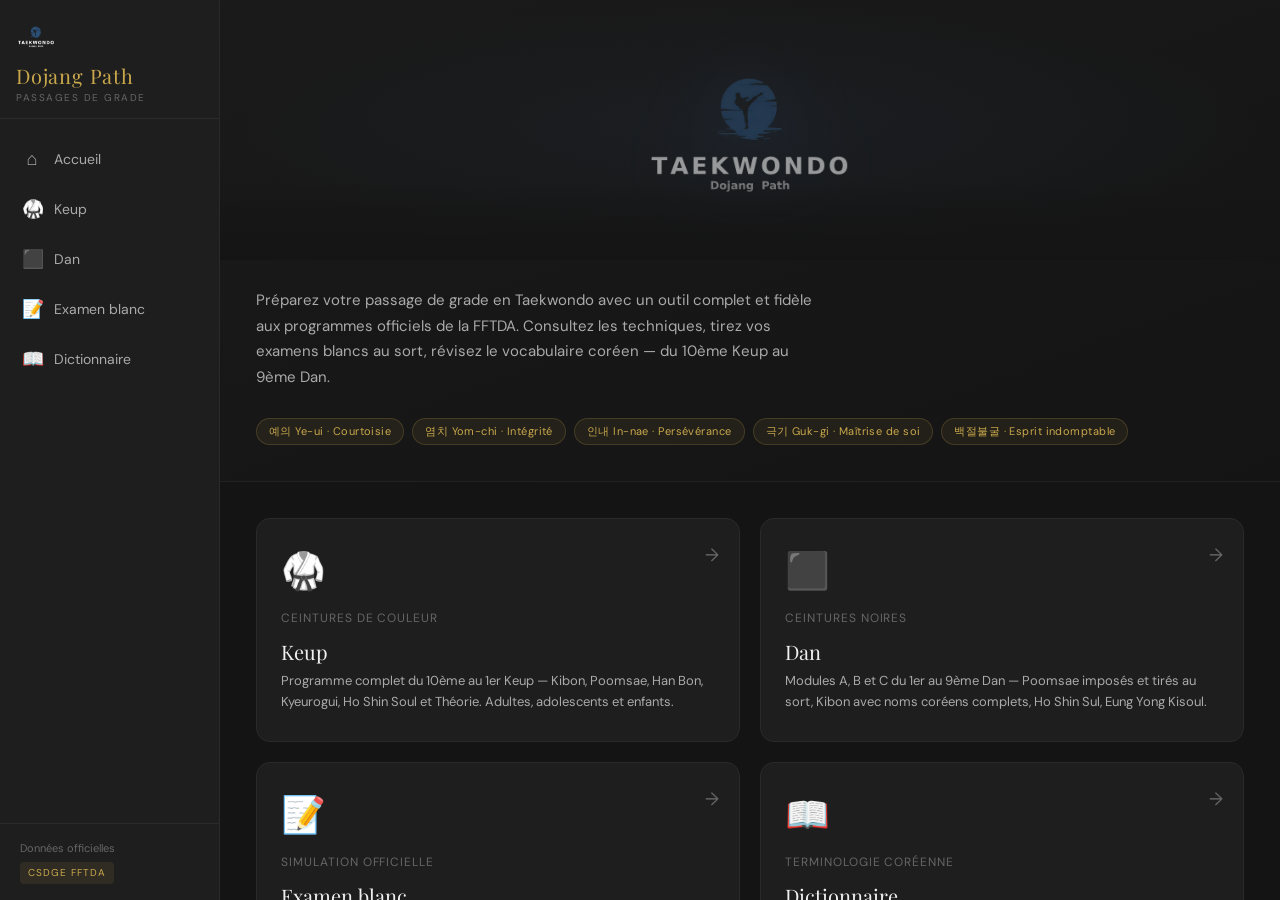
==== commit 8cc8c04c: "Update index.html" ====
--- a/a9F3kLm8QxZ7pT2vR6nWc4YhB5dE1uJ0/index.html
+++ b/a9F3kLm8QxZ7pT2vR6nWc4YhB5dE1uJ0/index.html
@@ -3,7 +3,7 @@
 <head>
 <meta charset="UTF-8">
 <meta name="viewport" content="width=device-width, initial-scale=1.0">
-<title>TKD Grade — Application de préparation aux passages de grade</title>
+<title>Dojang Path — Préparation aux passages de grade</title>
 <link href="https://fonts.googleapis.com/css2?family=Playfair+Display:wght@600;700&family=DM+Sans:wght@300;400;500;600&display=swap" rel="stylesheet">
 <style>
   :root {
@@ -119,6 +119,169 @@
   .sidebar::-webkit-scrollbar { width: 3px; }
   .sidebar::-webkit-scrollbar-thumb { background: #2a2a2a; }
 
+  /* ── LOGO CLICKABLE ────────────────────────── */
+  .sidebar-logo { cursor: pointer; transition: opacity 0.15s; padding: 16px 16px 14px; }
+  .sidebar-logo:hover { opacity: 0.8; }
+  .sidebar-logo:hover .app-name { color: var(--gold2); }
+  .sidebar-logo .logo-img { width: 40px; height: 40px; object-fit: contain; border-radius: 6px; margin-bottom: 6px; display: block; }
+
+  /* ── HOME VIEW ─────────────────────────────── */
+  .home-hero {
+    padding: 0;
+    border-bottom: 1px solid #222;
+    background: linear-gradient(160deg, #1a1a1a 0%, var(--bg) 100%);
+    position: relative;
+    overflow: hidden;
+    display: flex;
+    flex-direction: column;
+  }
+  .home-hero-logo-area {
+    position: relative;
+    width: 100%;
+    height: 260px;
+    display: flex;
+    align-items: center;
+    justify-content: center;
+    overflow: hidden;
+  }
+  .home-hero-bg-logo {
+    width: 220px;
+    height: 220px;
+    object-fit: contain;
+    opacity: 0.55;
+    display: block;
+    position: relative;
+    z-index: 1;
+    filter: drop-shadow(0 0 40px rgba(76,127,201,0.25));
+  }
+  .home-hero-logo-area::before {
+    content: '';
+    position: absolute;
+    inset: 0;
+    background: radial-gradient(ellipse at center, rgba(76,127,201,0.06) 0%, transparent 70%);
+    pointer-events: none;
+  }
+  .home-hero-logo-area::after {
+    content: '';
+    position: absolute;
+    bottom: 0; left: 0; right: 0;
+    height: 80px;
+    background: linear-gradient(to bottom, transparent, var(--bg));
+    pointer-events: none;
+    z-index: 2;
+  }
+  .home-hero-content {
+    padding: 28px 36px 36px;
+    position: relative;
+    z-index: 3;
+  }
+  .home-hero-eyebrow {
+    font-size: 11px; color: var(--gold); text-transform: uppercase;
+    letter-spacing: 0.2em; margin-bottom: 12px; font-weight: 500;
+  }
+  .home-hero-title {
+    font-family: 'Playfair Display', serif;
+    font-size: 42px; line-height: 1.15;
+    color: var(--text); margin-bottom: 16px;
+  }
+  .home-hero-title span { color: var(--gold); }
+  .home-hero-desc {
+    font-size: 15px; color: var(--text2); max-width: 560px;
+    line-height: 1.7; margin-bottom: 28px;
+  }
+  .home-hero-values {
+    display: flex; gap: 8px; flex-wrap: wrap;
+  }
+  .home-value-chip {
+    background: rgba(201,168,76,0.08); border: 1px solid rgba(201,168,76,0.2);
+    color: var(--gold); font-size: 11px; padding: 5px 12px; border-radius: 20px;
+    letter-spacing: 0.04em;
+  }
+  .home-widgets {
+    padding: 36px 36px 60px;
+    display: grid;
+    grid-template-columns: repeat(2, 1fr);
+    gap: 20px;
+  }
+  .home-widget-card {
+    background: var(--bg2);
+    border: 1px solid #2a2a2a;
+    border-radius: 14px;
+    padding: 28px 24px;
+    cursor: pointer;
+    transition: all 0.2s;
+    position: relative;
+    overflow: hidden;
+  }
+  .home-widget-card::after {
+    content: '';
+    position: absolute;
+    bottom: 0; left: 0; right: 0;
+    height: 2px;
+    background: var(--card-color, var(--gold));
+    transform: scaleX(0);
+    transform-origin: left;
+    transition: transform 0.25s;
+  }
+  .home-widget-card:hover {
+    border-color: var(--card-color, var(--gold));
+    transform: translateY(-3px);
+    box-shadow: 0 8px 32px rgba(0,0,0,0.3);
+  }
+  .home-widget-card:hover::after { transform: scaleX(1); }
+  .home-widget-icon {
+    font-size: 36px; margin-bottom: 16px; display: block;
+  }
+  .home-widget-title {
+    font-family: 'Playfair Display', serif;
+    font-size: 20px; color: var(--text);
+    margin-bottom: 6px;
+  }
+  .home-widget-sub {
+    font-size: 12px; color: var(--text3);
+    text-transform: uppercase; letter-spacing: 0.08em;
+    margin-bottom: 12px;
+  }
+  .home-widget-desc {
+    font-size: 13px; color: var(--text2); line-height: 1.6;
+  }
+  .home-widget-arrow {
+    position: absolute; top: 24px; right: 20px;
+    color: var(--text3); font-size: 18px;
+    transition: transform 0.2s, color 0.2s;
+  }
+  .home-widget-card:hover .home-widget-arrow {
+    transform: translateX(4px);
+    color: var(--card-color, var(--gold));
+  }
+  .home-fftda-bar {
+    margin: 0 36px 40px;
+    background: var(--bg2); border: 1px solid #2a2a2a;
+    border-radius: 10px; padding: 16px 20px;
+    display: flex; align-items: center; gap: 14px;
+  }
+  .home-fftda-bar .fftda-dot {
+    width: 8px; height: 8px; border-radius: 50%;
+    background: var(--gold); flex-shrink: 0;
+  }
+  .home-fftda-bar-text {
+    font-size: 12px; color: var(--text3); line-height: 1.5;
+  }
+  .home-fftda-bar-text strong { color: var(--text2); }
+
+  /* ── RESPONSIVE HOME ───────────────────────── */
+  @media (max-width: 640px) {
+    .home-hero { padding: 0; }
+    .home-hero-logo-area { height: 200px; }
+    .home-hero-bg-logo { width: 160px; height: 160px; opacity: 0.5; }
+    .home-hero-content { padding: 20px 16px 28px; }
+    .home-hero-desc { font-size: 14px; }
+    .home-widgets { padding: 20px 16px 80px; gap: 14px; }
+    .home-widget-card { padding: 20px 16px; }
+    .home-widget-title { font-size: 17px; }
+    .home-fftda-bar { margin: 0 16px 32px; }
+  }
+
   /* ── BOTTOM NAV (mobile only) ──────────────── */
   .bottom-nav {
     display: none;
@@ -409,12 +572,16 @@
 
 <!-- SIDEBAR (desktop) -->
 <nav class="sidebar">
-  <div class="sidebar-logo">
-    <div class="app-name">TKD Grade</div>
+  <div class="sidebar-logo" onclick="showHome()">
+    <img src="[data-uri]" alt="Dojang Path" class="logo-img">
+    <div class="app-name">Dojang Path</div>
     <div class="app-sub">Passages de grade</div>
   </div>
   <div class="nav-items">
-    <div class="nav-item active" onclick="showView('keup', this)">
+    <div class="nav-item" id="nav-home" onclick="showHome()">
+      <span class="nav-icon">⌂</span> Accueil
+    </div>
+    <div class="nav-item" onclick="showView('keup', this)">
       <span class="nav-icon">🥋</span> Keup
     </div>
     <div class="nav-item" onclick="showView('dan', this)">
@@ -435,6 +602,87 @@
 
 <!-- MAIN -->
 <main class="main" id="main-scroll">
+
+<!-- ======================== VIEW: ACCUEIL ======================== -->
+<section id="view-home" class="view active">
+
+  <!-- HERO -->
+  <div class="home-hero">
+    <div class="home-hero-logo-area">
+      <img src="[data-uri]